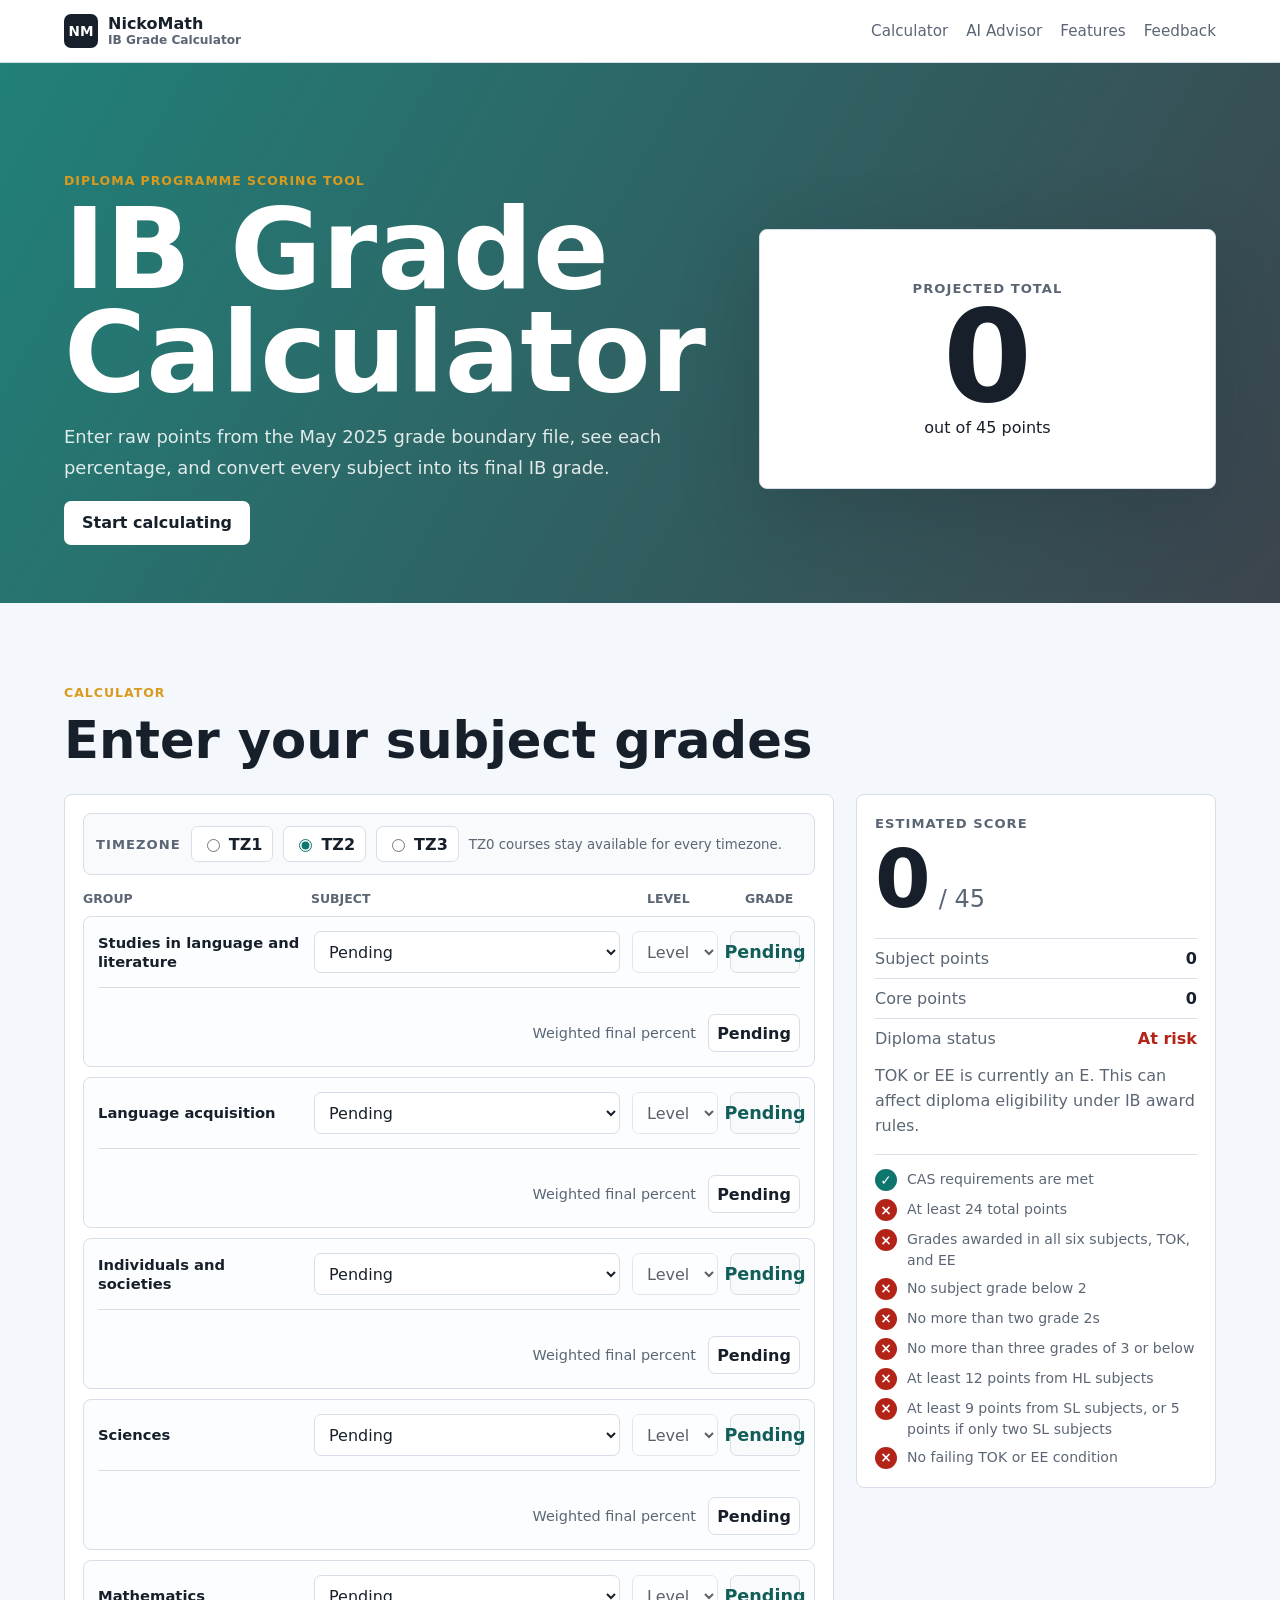
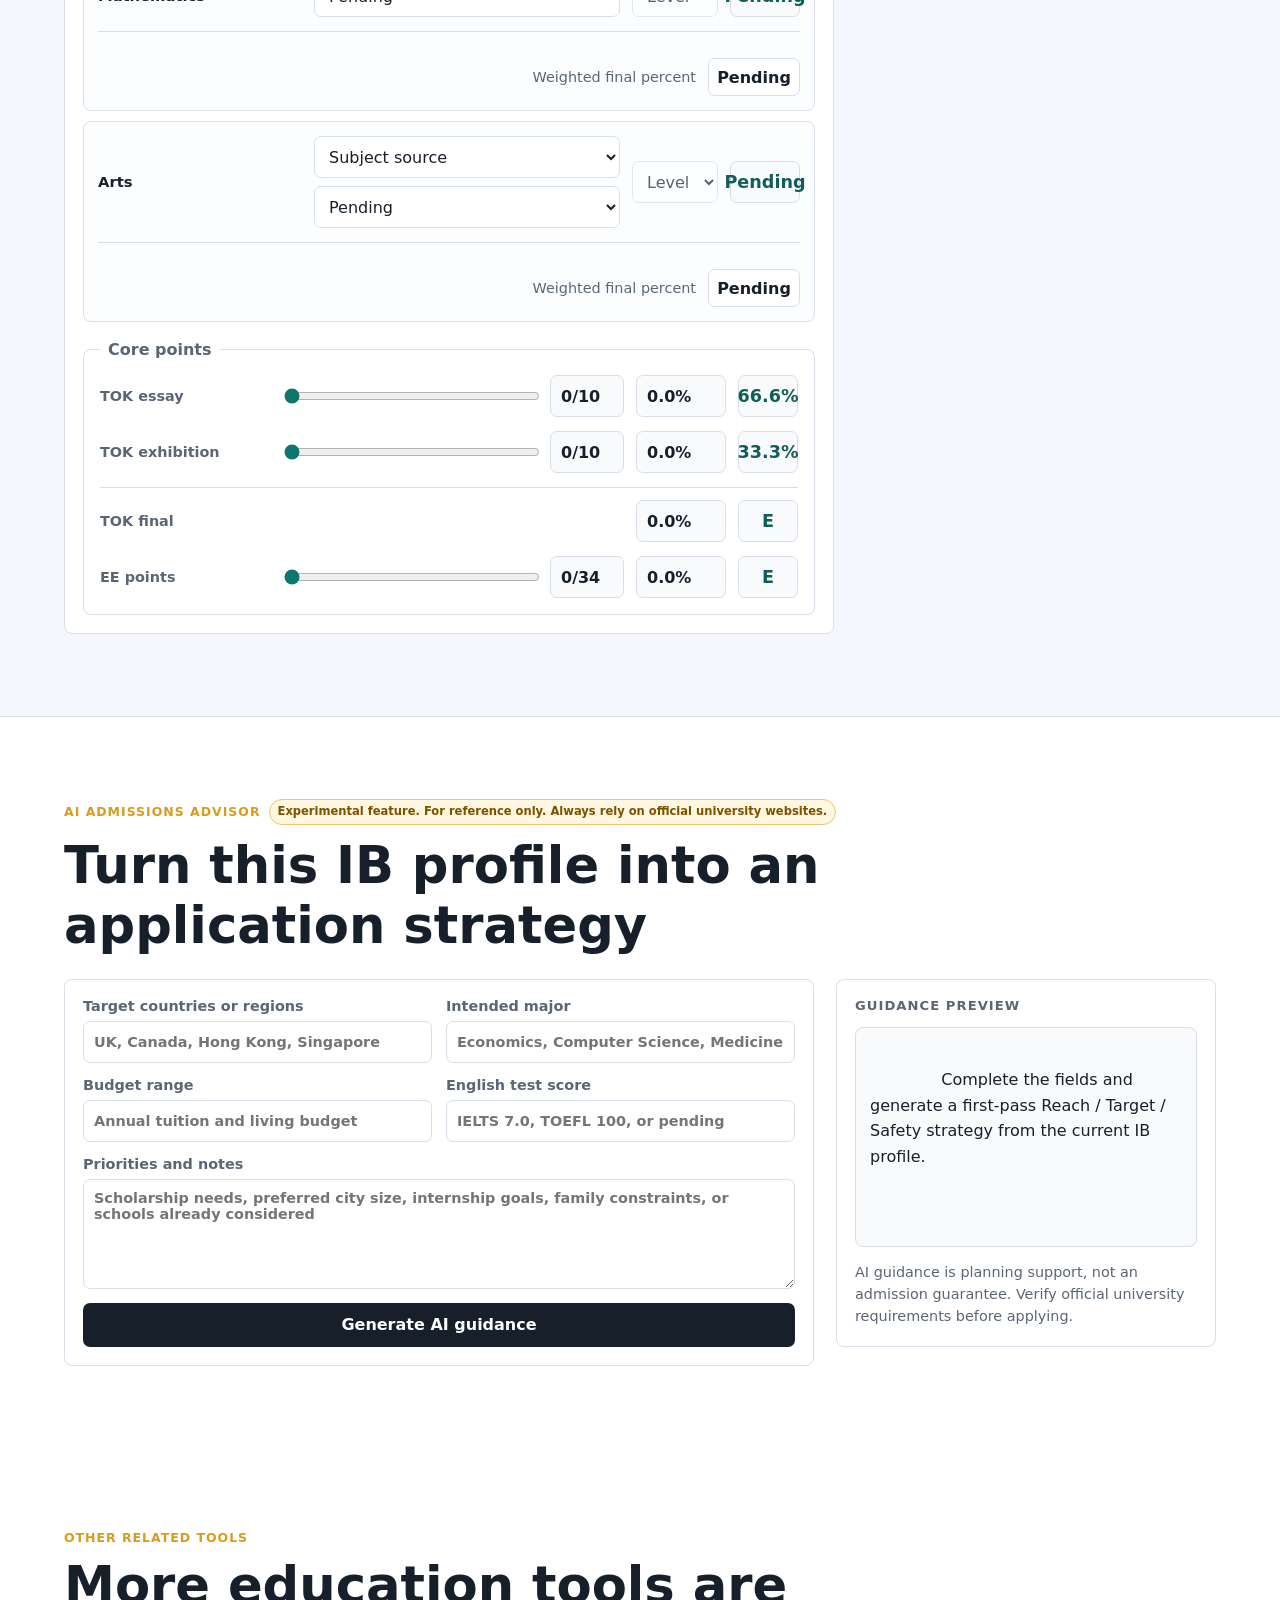
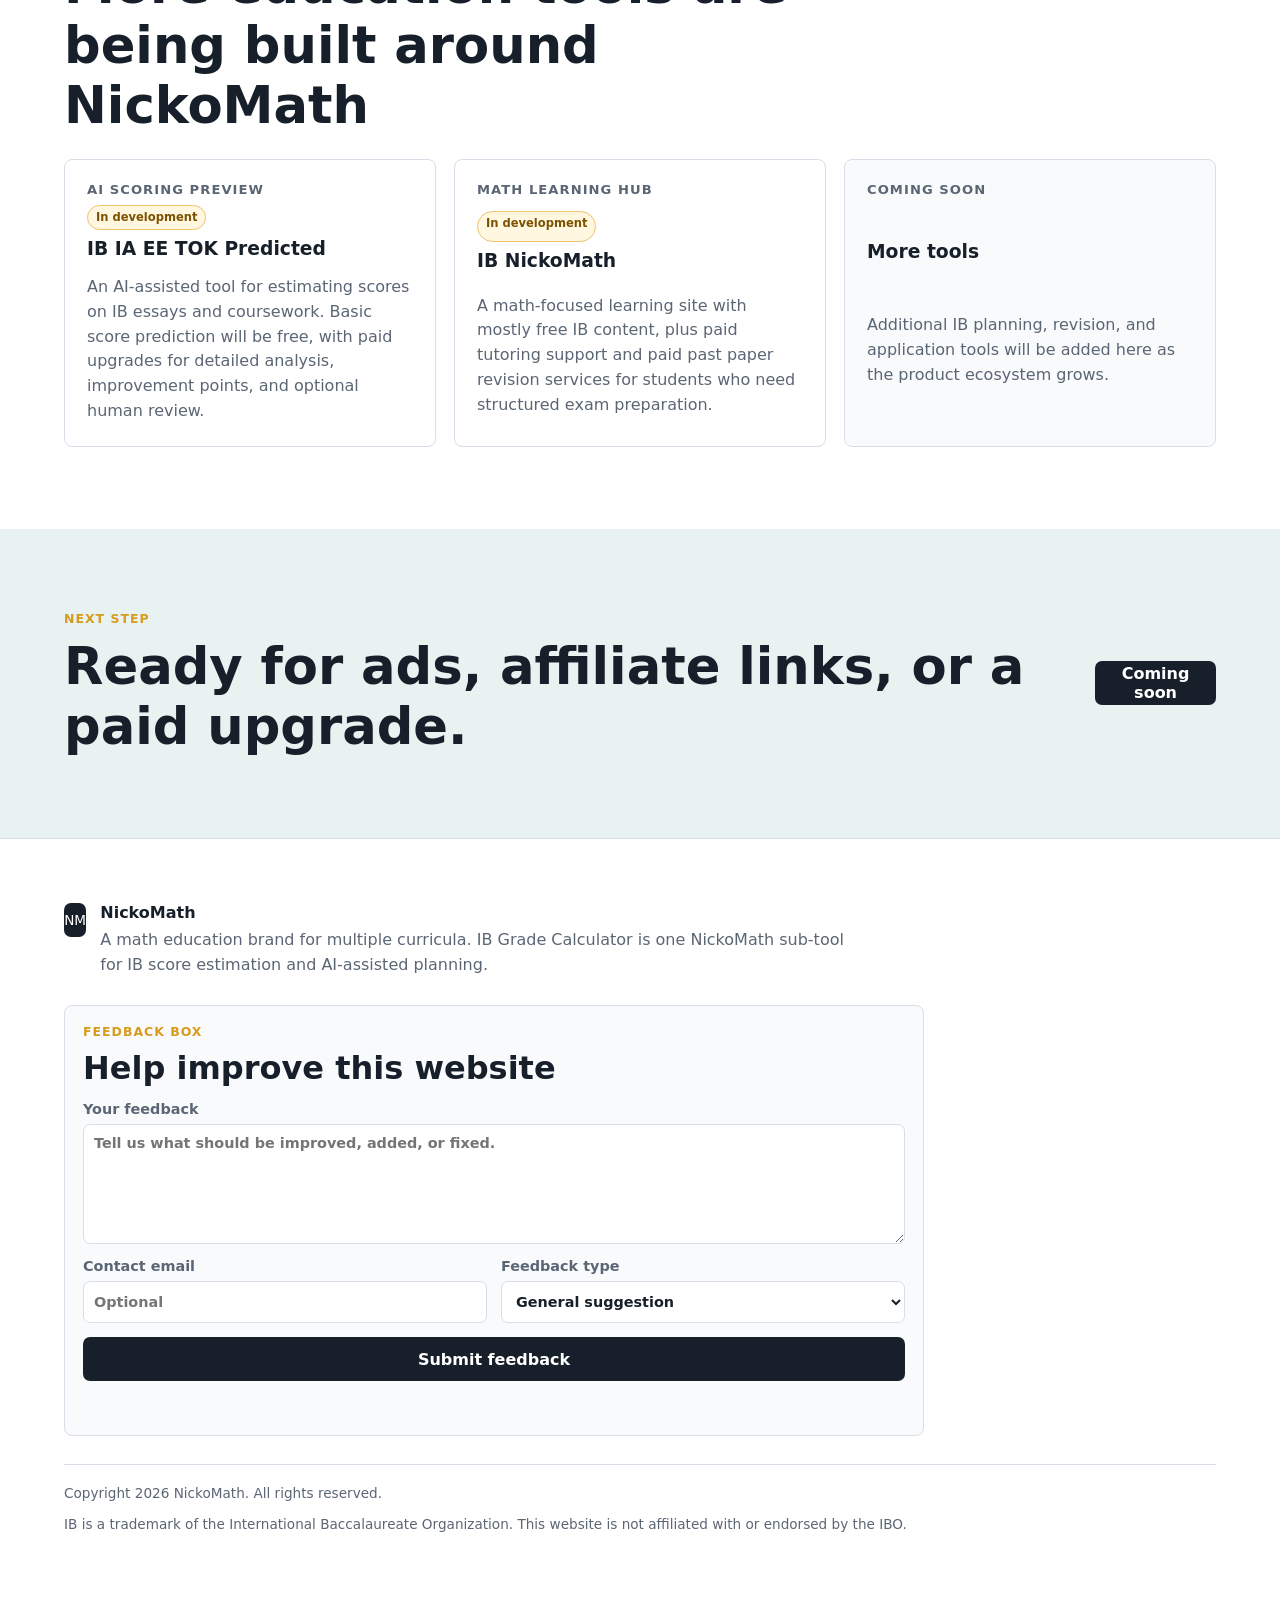
==== index.html @ e0e2d2ed "Use canonical www domain for search indexing" ====
<!doctype html>
<html lang="en">
  <head>
    <meta charset="UTF-8" />
    <meta name="viewport" content="width=device-width, initial-scale=1.0" />
    <meta
      name="description"
      content="Calculate your estimated IB Diploma score from subject components, TOK and EE. View weighted percentages, grades and diploma award requirements."
    />
    <meta name="robots" content="index, follow, max-image-preview:large, max-snippet:-1, max-video-preview:-1" />
    <meta name="theme-color" content="#111c2a" />
    <link rel="canonical" href="https://www.ibcalc.com/" />

    <meta property="og:type" content="website" />
    <meta property="og:site_name" content="NickoMath" />
    <meta property="og:title" content="IB Grade Calculator | NickoMath" />
    <meta
      property="og:description"
      content="Estimate IB subject grades, TOK and EE core points, and check the main Diploma award conditions."
    />
    <meta property="og:url" content="https://www.ibcalc.com/" />
    <meta property="og:locale" content="en_US" />
    <meta name="twitter:card" content="summary" />
    <meta name="twitter:title" content="IB Grade Calculator | NickoMath" />
    <meta
      name="twitter:description"
      content="Estimate IB subject grades, TOK and EE core points, and check the main Diploma award conditions."
    />

    <title>IB Grade Calculator - Calculate Your IB Score | NickoMath</title>
    <link rel="stylesheet" href="styles.css" />
    <script type="application/ld+json">
      {
        "@context": "https://schema.org",
        "@type": "WebApplication",
        "name": "IB Grade Calculator",
        "alternateName": "NickoMath IB Grade Calculator",
        "url": "https://www.ibcalc.com/",
        "description": "A browser-based calculator for estimating IB Diploma subject grades, TOK and EE core points, and checking the main Diploma award conditions.",
        "applicationCategory": "EducationalApplication",
        "operatingSystem": "Any",
        "browserRequirements": "Requires JavaScript and a modern web browser.",
        "isAccessibleForFree": true,
        "inLanguage": "en",
        "publisher": {
          "@type": "Organization",
          "name": "NickoMath",
          "url": "https://www.ibcalc.com/"
        }
      }
    </script>
  </head>
  <body>
    <header class="topbar">
      <a class="brand" href="#" aria-label="NickoMath home">
        <span class="brand-mark">NM</span>
        <span class="brand-text">
          <span>NickoMath</span>
          <small>IB Grade Calculator</small>
        </span>
      </a>
      <nav class="nav" aria-label="Primary navigation">
        <a href="#calculator">Calculator</a>
        <a href="#advisor">AI Advisor</a>
        <a href="#features">Features</a>
        <a href="#feedback">Feedback</a>
      </nav>
    </header>

    <main>
      <section class="hero">
        <div class="hero-copy">
          <p class="eyebrow">Diploma Programme scoring tool</p>
          <h1>IB Grade Calculator</h1>
          <p>
            Enter raw points from the May 2025 grade boundary file, see each
            percentage, and convert every subject into its final IB grade.
          </p>
          <a class="primary-action" href="#calculator">Start calculating</a>
        </div>
        <div class="hero-panel" aria-label="Score summary preview">
          <span class="panel-label">Projected total</span>
          <strong id="hero-score">42</strong>
          <span>out of 45 points</span>
        </div>
      </section>

      <section class="calculator-section" id="calculator">
        <div class="section-heading">
          <p class="eyebrow">Calculator</p>
          <h2>Enter your subject grades</h2>
        </div>

        <div class="calculator-layout">
          <form class="calculator" id="calculator-form">
            <div class="timezone-control" aria-label="Global timezone setting">
              <span>Timezone</span>
              <label>
                <input type="radio" name="global-timezone" value="1" />
                TZ1
              </label>
              <label>
                <input type="radio" name="global-timezone" value="2" checked />
                TZ2
              </label>
              <label>
                <input type="radio" name="global-timezone" value="3" />
                TZ3
              </label>
              <small>TZ0 courses stay available for every timezone.</small>
            </div>
            <div class="subjects-header">
              <span>Group</span>
              <span>Subject</span>
              <span>Level</span>
              <span>Grade</span>
            </div>
            <div id="subjects-list" class="subjects-list"></div>

            <fieldset class="core-points">
              <legend>Core points</legend>
              <div class="core-row tok-component-row">
                <label for="tok-essay-points">TOK essay</label>
                <input id="tok-essay-points" class="core-input tok-component-input" name="tok-essay" type="range" min="0" step="1" />
                <output id="tok-essay-output" class="core-output">0/10</output>
                <span id="tok-essay-percent" class="metric">0%</span>
                <strong id="tok-essay-letter">66.6%</strong>
              </div>
              <div class="core-row tok-component-row">
                <label for="tok-exhibition-points">TOK exhibition</label>
                <input id="tok-exhibition-points" class="core-input tok-component-input" name="tok-exhibition" type="range" min="0" step="1" />
                <output id="tok-exhibition-output" class="core-output">0/10</output>
                <span id="tok-exhibition-percent" class="metric">0%</span>
                <strong id="tok-exhibition-letter">33.3%</strong>
              </div>
              <div class="core-row core-summary-row">
                <label>TOK final</label>
                <span class="core-spacer"></span>
                <span id="tok-percent" class="metric">0%</span>
                <strong id="tok-letter">C</strong>
              </div>
              <div class="core-row">
                <label for="ee-points">EE points</label>
                <input id="ee-points" class="core-input" name="ee" type="range" min="0" step="1" />
                <output id="ee-output" class="core-output">0/34</output>
                <span id="ee-percent" class="metric">0%</span>
                <strong id="ee-letter">B</strong>
              </div>
            </fieldset>
          </form>

          <aside class="results" aria-live="polite">
            <span class="panel-label">Estimated score</span>
            <div class="score">
              <strong id="total-score">42</strong>
              <span>/ 45</span>
            </div>
            <dl>
              <div>
                <dt>Subject points</dt>
                <dd id="subject-points">40</dd>
              </div>
              <div>
                <dt>Core points</dt>
                <dd id="core-points">2</dd>
              </div>
              <div>
                <dt>Diploma status</dt>
                <dd id="diploma-status">On track</dd>
              </div>
            </dl>
            <p id="result-note">
              Boundaries are loaded from the provided May 2025 PDF. Final
              diploma award rules also include conditions beyond total points.
            </p>
            <div class="diploma-checklist" id="diploma-checklist" aria-label="IB Diploma award condition checklist"></div>
          </aside>
        </div>
      </section>

      <section class="advisor-band" id="advisor">
        <div class="section-heading">
          <p class="eyebrow advisor-eyebrow">
            <span>AI admissions advisor</span>
            <span class="advisor-beta-note">Experimental feature. For reference only. Always rely on official university websites.</span>
          </p>
          <h2>Turn this IB profile into an application strategy</h2>
        </div>

        <div class="advisor-layout">
          <form class="advisor-form" id="advisor-form">
            <label>
              Target countries or regions
              <input id="advisor-countries" name="countries" type="text" placeholder="UK, Canada, Hong Kong, Singapore" />
            </label>
            <label>
              Intended major
              <input id="advisor-major" name="major" type="text" placeholder="Economics, Computer Science, Medicine" />
            </label>
            <label>
              Budget range
              <input id="advisor-budget" name="budget" type="text" placeholder="Annual tuition and living budget" />
            </label>
            <label>
              English test score
              <input id="advisor-english" name="english" type="text" placeholder="IELTS 7.0, TOEFL 100, or pending" />
            </label>
            <label class="advisor-wide">
              Priorities and notes
              <textarea id="advisor-notes" name="notes" rows="4" placeholder="Scholarship needs, preferred city size, internship goals, family constraints, or schools already considered"></textarea>
            </label>
            <button class="secondary-action" type="submit">Generate AI guidance</button>
          </form>

          <aside class="advisor-result" aria-live="polite">
            <span class="panel-label">Guidance preview</span>
            <div id="advisor-output">
              Complete the fields and generate a first-pass Reach / Target / Safety strategy from the current IB profile.
            </div>
            <p class="advisor-disclaimer">
              AI guidance is planning support, not an admission guarantee. Verify official university requirements before applying.
            </p>
          </aside>
        </div>
      </section>

      <section class="feature-band" id="features">
        <div class="section-heading">
          <p class="eyebrow">Other related tools</p>
          <h2>More education tools are being built around NickoMath</h2>
        </div>
        <div class="feature-grid">
          <a class="tool-card is-disabled" href="#" data-disabled-link aria-disabled="true" aria-label="IB IA EE TOK Predicted is in development">
            <span class="panel-label">AI scoring preview</span>
            <span class="tool-status">In development</span>
            <h3>IB IA EE TOK Predicted</h3>
            <p>
              An AI-assisted tool for estimating scores on IB essays and coursework. Basic score prediction will be free, with paid upgrades for detailed analysis, improvement points, and optional human review.
            </p>
          </a>
          <a class="tool-card is-disabled" href="#" data-disabled-link aria-disabled="true" aria-label="IB NickoMath is in development">
            <span class="panel-label">Math learning hub</span>
            <span class="tool-status">In development</span>
            <h3>IB NickoMath</h3>
            <p>
              A math-focused learning site with mostly free IB content, plus paid tutoring support and paid past paper revision services for students who need structured exam preparation.
            </p>
          </a>
          <a class="tool-card coming-soon is-disabled" href="#" data-disabled-link aria-disabled="true" aria-label="Future education tools coming soon">
            <span class="panel-label">Coming soon</span>
            <h3>More tools</h3>
            <p>
              Additional IB planning, revision, and application tools will be added here as the product ecosystem grows.
            </p>
          </a>
        </div>
      </section>

      <section class="pricing-band" id="pricing">
        <div>
          <p class="eyebrow">Next step</p>
          <h2>Ready for ads, affiliate links, or a paid upgrade.</h2>
        </div>
        <button class="secondary-action" type="button">Coming soon</button>
      </section>
    </main>

    <footer class="site-footer">
      <div class="footer-brand">
        <span class="brand-mark">NM</span>
        <div>
          <strong>NickoMath</strong>
          <p>
            A math education brand for multiple curricula. IB Grade Calculator is one NickoMath sub-tool for IB score estimation and AI-assisted planning.
          </p>
        </div>
      </div>

      <form class="feedback-form" id="feedback-form">
        <div class="feedback-heading">
          <p class="eyebrow" id="feedback">Feedback box</p>
          <h2>Help improve this website</h2>
        </div>
        <label>
          Your feedback
          <textarea id="feedback-message" name="message" rows="4" required placeholder="Tell us what should be improved, added, or fixed."></textarea>
        </label>
        <div class="feedback-grid">
          <label>
            Contact email
            <input id="feedback-email" name="email" type="email" placeholder="Optional" />
          </label>
          <label>
            Feedback type
            <select id="feedback-type" name="type">
              <option value="General suggestion">General suggestion</option>
              <option value="Bug report">Bug report</option>
              <option value="Missing subject or boundary">Missing subject or boundary</option>
              <option value="AI advisor improvement">AI advisor improvement</option>
              <option value="Business partnership">Business partnership</option>
            </select>
          </label>
        </div>
        <button class="secondary-action" type="submit">Submit feedback</button>
        <p class="feedback-status" id="feedback-status" aria-live="polite"></p>
      </form>

      <div class="footer-legal">
        <span>Copyright 2026 NickoMath. All rights reserved.</span>
        <span>IB is a trademark of the International Baccalaureate Organization. This website is not affiliated with or endorsed by the IBO.</span>
      </div>
    </footer>

    <script src="grade-data.js"></script>
    <script src="app.js"></script>
  </body>
</html>
---- styles.css ----
:root {
  color-scheme: light;
  --ink: #17202a;
  --muted: #5b6675;
  --line: #d8dee8;
  --surface: #ffffff;
  --page: #f4f7fb;
  --accent: #0f766e;
  --accent-dark: #115e59;
  --gold: #d89b1d;
  --danger: #b42318;
  --radius: 8px;
  font-family:
    Inter, ui-sans-serif, system-ui, -apple-system, BlinkMacSystemFont, "Segoe UI",
    sans-serif;
}

* {
  box-sizing: border-box;
}

html {
  scroll-behavior: smooth;
}

body {
  margin: 0;
  background: var(--page);
  color: var(--ink);
}

a {
  color: inherit;
  text-decoration: none;
}

.topbar {
  position: sticky;
  top: 0;
  z-index: 10;
  display: flex;
  align-items: center;
  justify-content: space-between;
  gap: 24px;
  border-bottom: 1px solid var(--line);
  background: rgba(255, 255, 255, 0.94);
  padding: 14px clamp(18px, 5vw, 64px);
  backdrop-filter: blur(12px);
}

.brand {
  display: inline-flex;
  align-items: center;
  gap: 10px;
  font-weight: 750;
}

.brand-text {
  display: grid;
  gap: 2px;
  line-height: 1.1;
}

.brand-text small {
  color: var(--muted);
  font-size: 0.76rem;
  font-weight: 700;
}

.brand-mark {
  display: grid;
  width: 34px;
  height: 34px;
  place-items: center;
  border-radius: 7px;
  background: var(--ink);
  color: white;
  font-size: 0.85rem;
}

.nav {
  display: flex;
  gap: 18px;
  color: var(--muted);
  font-size: 0.95rem;
}

.nav a:hover {
  color: var(--ink);
}

main {
  overflow: hidden;
}

.hero {
  display: grid;
  min-height: 540px;
  grid-template-columns: minmax(0, 1.15fr) minmax(280px, 0.85fr);
  align-items: center;
  gap: clamp(28px, 6vw, 80px);
  padding: clamp(52px, 8vw, 96px) clamp(18px, 5vw, 64px) 44px;
  background:
    linear-gradient(120deg, rgba(15, 118, 110, 0.92), rgba(23, 32, 42, 0.83)),
    url("https://images.unsplash.com/photo-1497633762265-9d179a990aa6?auto=format&fit=crop&w=1800&q=80")
      center/cover;
  color: white;
}

.hero-copy {
  max-width: 720px;
}

.eyebrow {
  margin: 0 0 10px;
  color: var(--gold);
  font-size: 0.78rem;
  font-weight: 750;
  letter-spacing: 0.08em;
  text-transform: uppercase;
}

.hero h1,
.section-heading h2,
.pricing-band h2 {
  margin: 0;
  letter-spacing: 0;
}

.hero h1 {
  font-size: clamp(3.4rem, 9vw, 7rem);
  line-height: 0.92;
}

.hero p:not(.eyebrow) {
  max-width: 620px;
  color: rgba(255, 255, 255, 0.86);
  font-size: 1.12rem;
  line-height: 1.7;
}

.primary-action,
.secondary-action {
  display: inline-flex;
  min-height: 44px;
  align-items: center;
  justify-content: center;
  border: 0;
  border-radius: 7px;
  padding: 0 18px;
  font: inherit;
  font-weight: 720;
  cursor: pointer;
}

.primary-action {
  background: white;
  color: var(--ink);
}

.secondary-action {
  background: var(--ink);
  color: white;
}

.hero-panel,
.results,
.tool-card {
  border: 1px solid var(--line);
  border-radius: var(--radius);
  background: var(--surface);
}

.hero-panel {
  display: grid;
  min-height: 260px;
  align-content: center;
  justify-items: center;
  color: var(--ink);
  box-shadow: 0 24px 80px rgba(23, 32, 42, 0.22);
}

.hero-panel strong {
  font-size: clamp(5rem, 14vw, 8rem);
  line-height: 0.95;
}

.panel-label {
  color: var(--muted);
  font-size: 0.82rem;
  font-weight: 750;
  letter-spacing: 0.08em;
  text-transform: uppercase;
}

.calculator-section,
.advisor-band,
.feature-band,
.pricing-band {
  padding: clamp(44px, 7vw, 82px) clamp(18px, 5vw, 64px);
}

.section-heading {
  max-width: 780px;
  margin-bottom: 24px;
}

.section-heading h2,
.pricing-band h2 {
  font-size: clamp(2rem, 4vw, 3.2rem);
}

.calculator-layout {
  display: grid;
  grid-template-columns: minmax(620px, 1fr) minmax(280px, 360px);
  gap: 22px;
  align-items: start;
}

.calculator,
.results {
  min-width: 0;
  border: 1px solid var(--line);
  border-radius: var(--radius);
  background: white;
  padding: 18px;
}

.timezone-control {
  display: flex;
  flex-wrap: wrap;
  align-items: center;
  gap: 10px;
  margin-bottom: 16px;
  border: 1px solid var(--line);
  border-radius: var(--radius);
  background: #f8fafc;
  padding: 12px;
}

.timezone-control span {
  color: var(--muted);
  font-size: 0.82rem;
  font-weight: 750;
  letter-spacing: 0.08em;
  text-transform: uppercase;
}

.timezone-control label {
  display: inline-flex;
  min-height: 36px;
  align-items: center;
  gap: 6px;
  border: 1px solid var(--line);
  border-radius: 7px;
  background: white;
  padding: 0 10px;
  font-weight: 750;
  cursor: pointer;
}

.timezone-control input {
  width: auto;
  min-height: auto;
  accent-color: var(--accent);
}

.timezone-control small {
  color: var(--muted);
}

.subjects-header,
.subject-controls {
  display: grid;
  grid-template-columns: minmax(160px, 0.9fr) minmax(260px, 1.35fr) 86px 70px;
  gap: 12px;
  align-items: center;
}

.subjects-header {
  padding: 0 0 10px;
  color: var(--muted);
  font-size: 0.78rem;
  font-weight: 750;
  text-transform: uppercase;
}

.subjects-list {
  display: grid;
  gap: 10px;
}

.subject-row {
  display: grid;
  gap: 14px;
  border: 1px solid var(--line);
  border-radius: var(--radius);
  padding: 14px;
  background: #fbfdff;
}

input,
select {
  width: 100%;
  min-height: 42px;
  border: 1px solid var(--line);
  border-radius: 7px;
  background: white;
  color: var(--ink);
  font: inherit;
  padding: 0 10px;
}

.subject-select {
  min-width: 0;
  overflow: hidden;
  text-overflow: ellipsis;
}

.subject-picker {
  display: grid;
  gap: 8px;
  min-width: 0;
}

.group-label {
  color: var(--ink);
  font-size: 0.92rem;
  font-weight: 750;
  line-height: 1.3;
}

.components-list {
  display: grid;
  gap: 10px;
  border-top: 1px solid var(--line);
  padding-top: 12px;
}

.component-row {
  display: grid;
  grid-template-columns: minmax(170px, 0.9fr) minmax(180px, 1.35fr) 84px 76px;
  gap: 12px;
  align-items: center;
}

.component-row label {
  color: var(--muted);
  font-size: 0.84rem;
  font-weight: 750;
  text-transform: uppercase;
}

.component-input {
  min-height: 32px;
  border: 0;
  background: transparent;
  padding: 0;
  accent-color: var(--accent);
  cursor: pointer;
}

.component-weight,
.component-output {
  display: inline-grid;
  min-height: 38px;
  align-items: center;
  justify-content: center;
  border: 1px solid var(--line);
  border-radius: 7px;
  background: white;
  color: var(--ink);
  font-weight: 750;
}

.component-weight {
  background: #eef7f5;
  color: var(--accent-dark);
}

.final-row {
  display: flex;
  align-items: center;
  justify-content: flex-end;
  gap: 12px;
  color: var(--muted);
  font-size: 0.9rem;
}

.final-row strong {
  display: inline-grid;
  min-width: 92px;
  min-height: 38px;
  align-items: center;
  justify-content: center;
  border: 1px solid var(--line);
  border-radius: 7px;
  background: white;
  color: var(--ink);
  font-size: 1rem;
}

input:focus,
select:focus {
  border-color: var(--accent);
  outline: 3px solid rgba(15, 118, 110, 0.18);
}

.core-points {
  display: grid;
  grid-template-columns: 1fr;
  gap: 14px;
  margin: 18px 0 0;
  border: 1px solid var(--line);
  border-radius: var(--radius);
  padding: 16px;
}

.core-points legend {
  padding: 0 8px;
  color: var(--muted);
  font-weight: 750;
}

.core-row {
  display: grid;
  grid-template-columns: minmax(120px, 0.8fr) minmax(160px, 1.2fr) 74px 90px 60px;
  gap: 12px;
  align-items: center;
}

.core-row label {
  color: var(--muted);
  font-size: 0.9rem;
  font-weight: 650;
}

.core-input {
  min-height: 32px;
  border: 0;
  background: transparent;
  padding: 0;
  accent-color: var(--accent);
  cursor: pointer;
}

.core-summary-row {
  grid-template-columns: minmax(120px, 0.8fr) minmax(160px, 1.2fr) 90px 60px;
  border-top: 1px solid var(--line);
  padding-top: 12px;
}

.core-spacer {
  min-height: 1px;
}

.metric,
.core-output,
.grade-output,
.core-row strong {
  display: inline-grid;
  min-height: 42px;
  align-items: center;
  border: 1px solid var(--line);
  border-radius: 7px;
  background: #f8fafc;
  padding: 0 10px;
  font-weight: 750;
}

.grade-output,
.core-row strong {
  justify-content: center;
  color: var(--accent-dark);
  font-size: 1.1rem;
}

.results {
  position: sticky;
  top: 82px;
}

.score {
  display: flex;
  align-items: baseline;
  gap: 8px;
  margin: 8px 0 18px;
}

.score strong {
  font-size: 5rem;
  line-height: 1;
}

.score span {
  color: var(--muted);
  font-size: 1.5rem;
}

dl {
  display: grid;
  gap: 10px;
  margin: 0;
}

dl div {
  display: flex;
  justify-content: space-between;
  gap: 16px;
  border-top: 1px solid var(--line);
  padding-top: 10px;
}

dt {
  color: var(--muted);
}

dd {
  margin: 0;
  font-weight: 750;
}

#result-note {
  color: var(--muted);
  line-height: 1.55;
}

.diploma-checklist {
  display: grid;
  gap: 8px;
  margin-top: 14px;
  border-top: 1px solid var(--line);
  padding-top: 14px;
}

.diploma-condition {
  display: grid;
  grid-template-columns: 24px minmax(0, 1fr);
  gap: 8px;
  align-items: start;
  color: var(--muted);
  font-size: 0.88rem;
  line-height: 1.45;
}

.condition-icon {
  display: inline-grid;
  width: 22px;
  height: 22px;
  place-items: center;
  border-radius: 999px;
  color: white;
  font-size: 0.86rem;
  font-weight: 850;
  line-height: 1;
}

.diploma-condition.is-met .condition-icon {
  background: var(--accent);
}

.diploma-condition.is-unmet .condition-icon {
  background: var(--danger);
}

.feature-band {
  background: white;
}

.advisor-band {
  background: #ffffff;
  border-top: 1px solid var(--line);
}

.advisor-eyebrow {
  display: flex;
  flex-wrap: wrap;
  align-items: center;
  gap: 8px;
}

.advisor-beta-note {
  border: 1px solid #f0c36a;
  border-radius: 999px;
  background: #fff7df;
  color: #7c5200;
  padding: 4px 8px;
  font-size: 0.72rem;
  font-weight: 750;
  letter-spacing: 0;
  line-height: 1.35;
  text-transform: none;
}

.advisor-layout {
  display: grid;
  grid-template-columns: minmax(0, 1fr) minmax(280px, 380px);
  gap: 22px;
  align-items: start;
}

.advisor-form,
.advisor-result {
  min-width: 0;
  border: 1px solid var(--line);
  border-radius: var(--radius);
  background: white;
  padding: 18px;
}

.advisor-form {
  display: grid;
  grid-template-columns: repeat(2, minmax(0, 1fr));
  gap: 14px;
}

.advisor-form label {
  display: grid;
  gap: 7px;
  color: var(--muted);
  font-size: 0.9rem;
  font-weight: 650;
}

.advisor-form textarea {
  width: 100%;
  min-height: 110px;
  resize: vertical;
  border: 1px solid var(--line);
  border-radius: 7px;
  color: var(--ink);
  font: inherit;
  padding: 10px;
}

.advisor-wide,
.advisor-form button {
  grid-column: 1 / -1;
}

.advisor-result {
  display: grid;
  gap: 14px;
}

#advisor-output {
  min-height: 220px;
  border: 1px solid var(--line);
  border-radius: var(--radius);
  background: #f8fafc;
  padding: 14px;
  color: var(--ink);
  line-height: 1.6;
  white-space: pre-wrap;
}

.advisor-disclaimer {
  margin: 0;
  color: var(--muted);
  font-size: 0.9rem;
  line-height: 1.55;
}

.feature-grid {
  display: grid;
  grid-template-columns: repeat(3, minmax(0, 1fr));
  gap: 18px;
}

.tool-card {
  display: grid;
  gap: 8px;
  position: relative;
  padding: 22px;
  transition:
    border-color 160ms ease,
    box-shadow 160ms ease,
    transform 160ms ease;
}

.tool-card:hover {
  border-color: rgba(15, 118, 110, 0.45);
  box-shadow: 0 12px 30px rgba(23, 32, 42, 0.1);
  transform: translateY(-2px);
}

.tool-card.is-disabled {
  cursor: default;
}

.tool-status {
  justify-self: start;
  border: 1px solid #f0c36a;
  border-radius: 999px;
  background: #fff7df;
  color: #7c5200;
  padding: 4px 8px;
  font-size: 0.72rem;
  font-weight: 750;
  line-height: 1.35;
}

.feature-grid h3 {
  margin: 0 0 8px;
}

.feature-grid p {
  margin: 0;
  color: var(--muted);
  line-height: 1.55;
}

.coming-soon {
  background: #f8fafc;
}

.pricing-band {
  display: flex;
  align-items: center;
  justify-content: space-between;
  gap: 22px;
  background: #e8f3f1;
}

.site-footer {
  display: grid;
  gap: 28px;
  border-top: 1px solid var(--line);
  background: #ffffff;
  padding: clamp(34px, 6vw, 64px) clamp(18px, 5vw, 64px);
}

.footer-brand {
  display: flex;
  align-items: flex-start;
  gap: 14px;
  max-width: 780px;
}

.footer-brand strong {
  display: block;
  margin-bottom: 6px;
}

.footer-brand p {
  margin: 0;
  color: var(--muted);
  line-height: 1.55;
}

.feedback-form {
  display: grid;
  max-width: 860px;
  gap: 14px;
  border: 1px solid var(--line);
  border-radius: var(--radius);
  background: #f8fafc;
  padding: 18px;
}

.feedback-heading h2 {
  margin: 0;
  font-size: clamp(1.45rem, 3vw, 2rem);
}

.feedback-form label {
  display: grid;
  gap: 7px;
  color: var(--muted);
  font-size: 0.9rem;
  font-weight: 650;
}

.feedback-form textarea {
  width: 100%;
  min-height: 120px;
  resize: vertical;
  border: 1px solid var(--line);
  border-radius: 7px;
  color: var(--ink);
  font: inherit;
  padding: 10px;
}

.feedback-grid {
  display: grid;
  grid-template-columns: repeat(2, minmax(0, 1fr));
  gap: 14px;
}

.feedback-status {
  min-height: 22px;
  margin: 0;
  color: var(--accent-dark);
  font-size: 0.9rem;
  line-height: 1.5;
}

.footer-legal {
  display: flex;
  flex-wrap: wrap;
  gap: 10px 18px;
  border-top: 1px solid var(--line);
  padding-top: 18px;
  color: var(--muted);
  font-size: 0.85rem;
  line-height: 1.5;
}

@media (max-width: 1120px) {
  .calculator-layout,
  .advisor-layout {
    grid-template-columns: 1fr;
  }

  .results {
    position: static;
  }
}

@media (max-width: 860px) {
  .topbar,
  .pricing-band {
    align-items: flex-start;
    flex-direction: column;
  }

  .hero,
  .feature-grid,
  .advisor-form,
  .feedback-grid {
    grid-template-columns: 1fr;
  }

  .hero {
    min-height: auto;
  }

  .subjects-header,
  .subject-controls {
    grid-template-columns: minmax(150px, 0.8fr) minmax(220px, 1.2fr) 76px 58px;
    gap: 10px;
  }

  .component-row {
    grid-template-columns: minmax(145px, 0.9fr) minmax(130px, 1.2fr) 76px 70px;
    gap: 10px;
  }

  .core-row {
    grid-template-columns: minmax(110px, 0.8fr) minmax(130px, 1.2fr) 72px 82px 58px;
    gap: 10px;
  }

  .core-summary-row {
    grid-template-columns: minmax(110px, 0.8fr) minmax(130px, 1.2fr) 82px 58px;
  }
}

@media (max-width: 700px) {
  .nav {
    width: 100%;
    justify-content: space-between;
  }

  .subjects-header {
    display: none;
  }

  .subject-controls,
  .subject-row,
  .component-row {
    grid-template-columns: 1fr;
  }

  .component-row {
    gap: 8px;
  }

  .component-row label {
    margin-top: 2px;
  }

  .final-row {
    align-items: stretch;
    flex-direction: column;
  }

  .core-points {
    grid-template-columns: 1fr;
  }

  .core-row {
    grid-template-columns: 1fr;
  }

  .core-summary-row {
    grid-template-columns: 1fr;
  }

  .hero h1 {
    font-size: 3.4rem;
  }
}
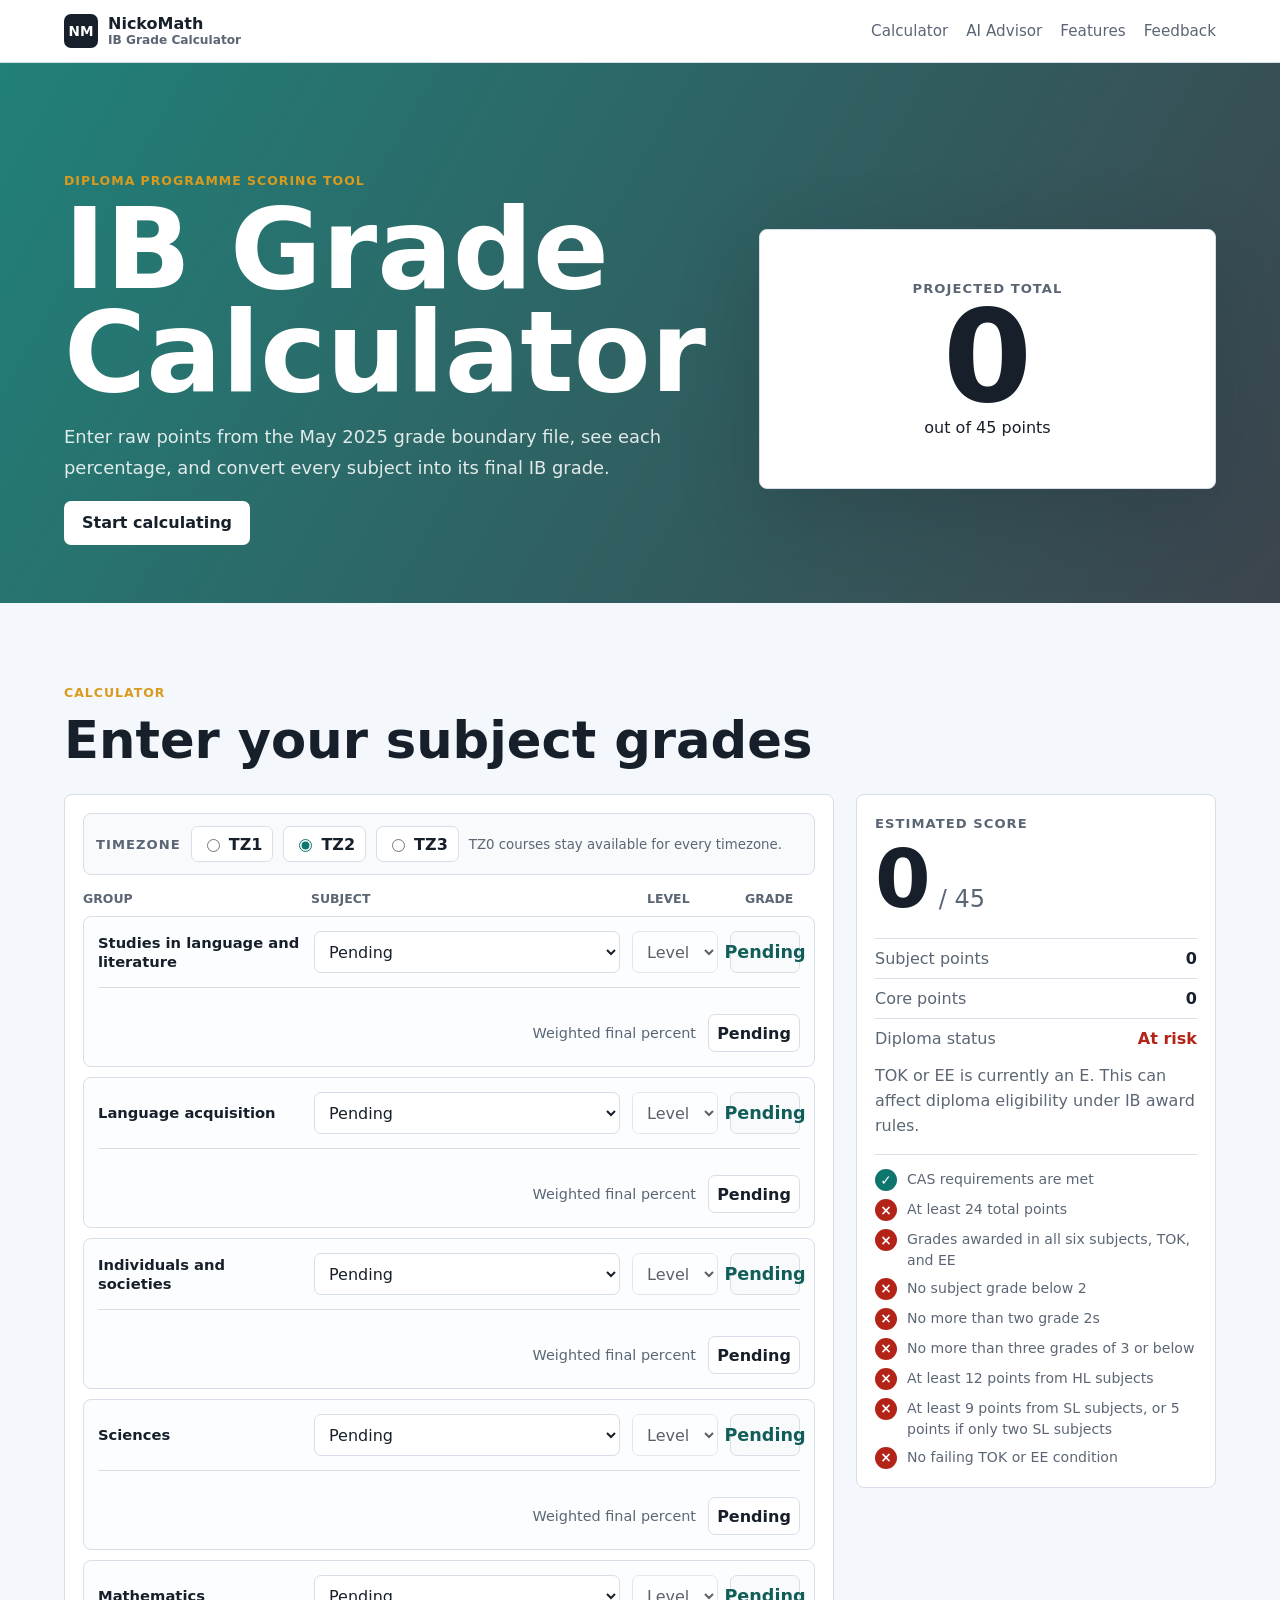
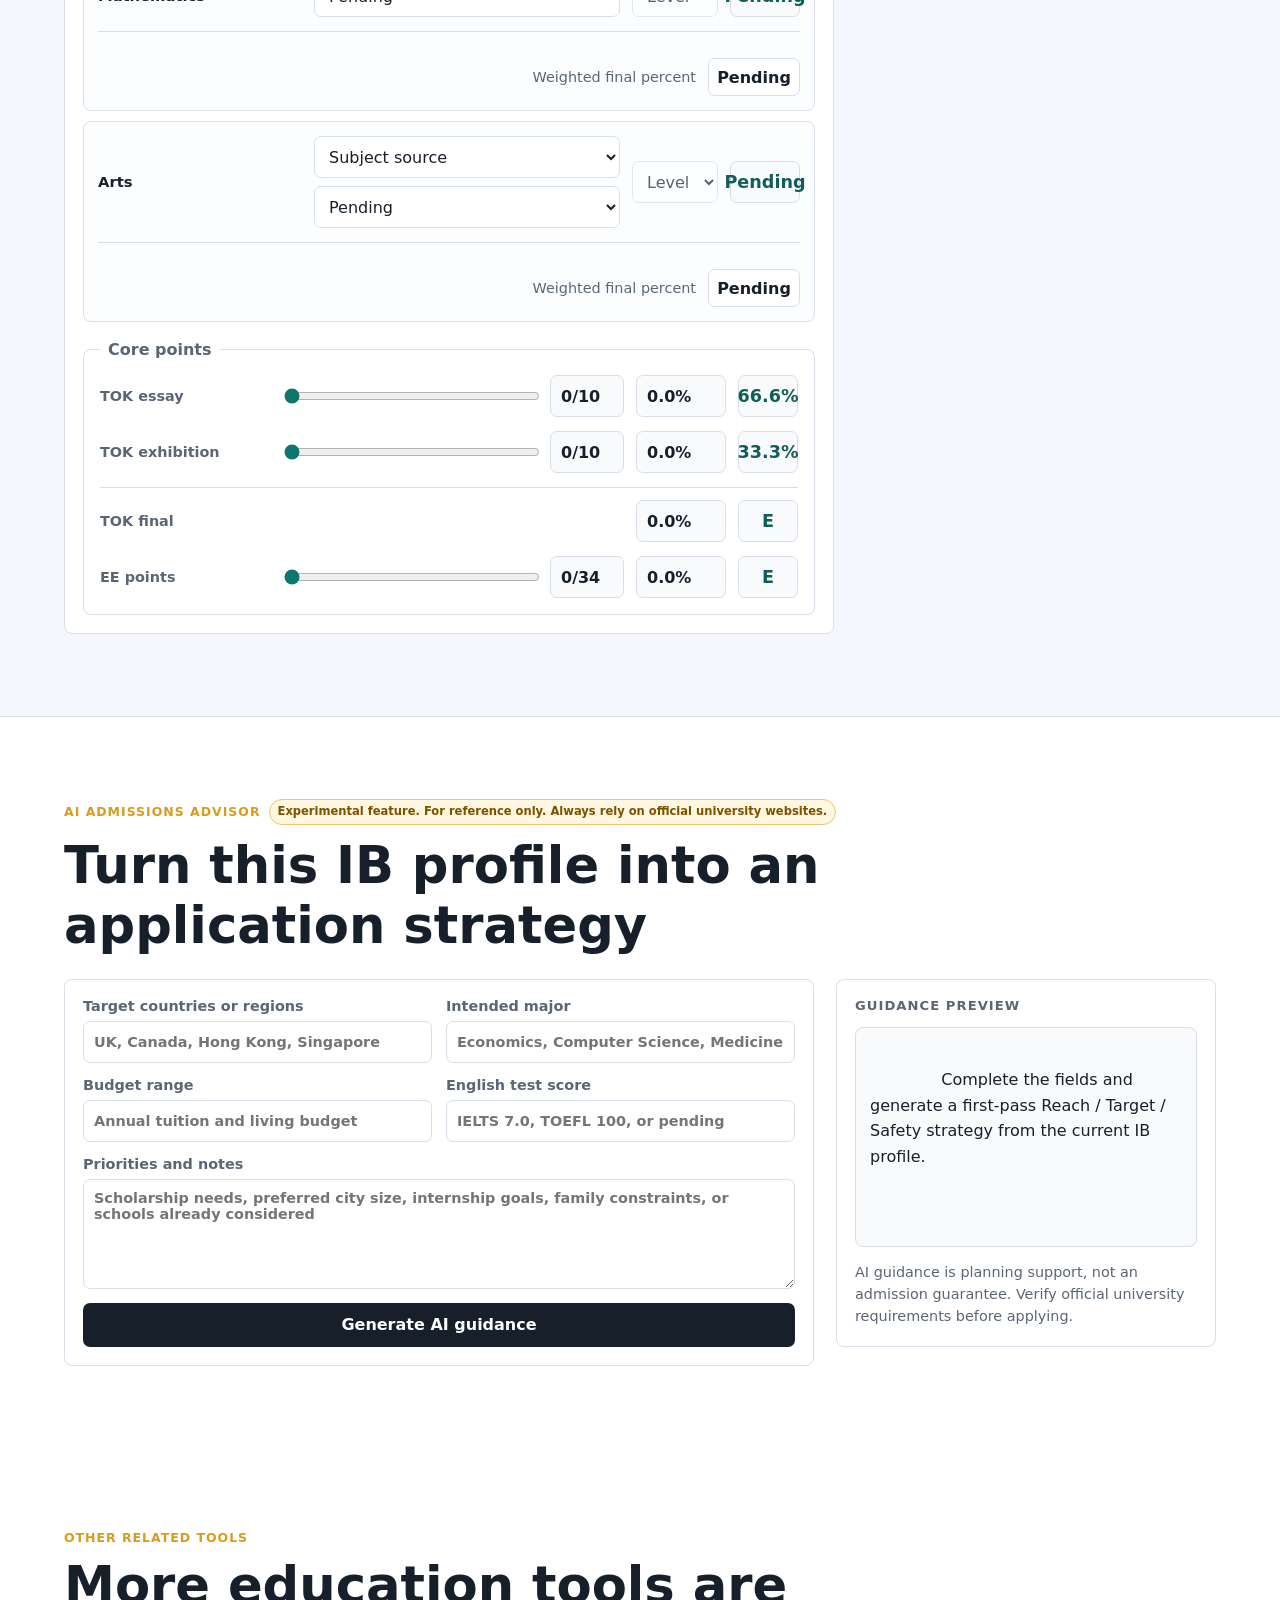
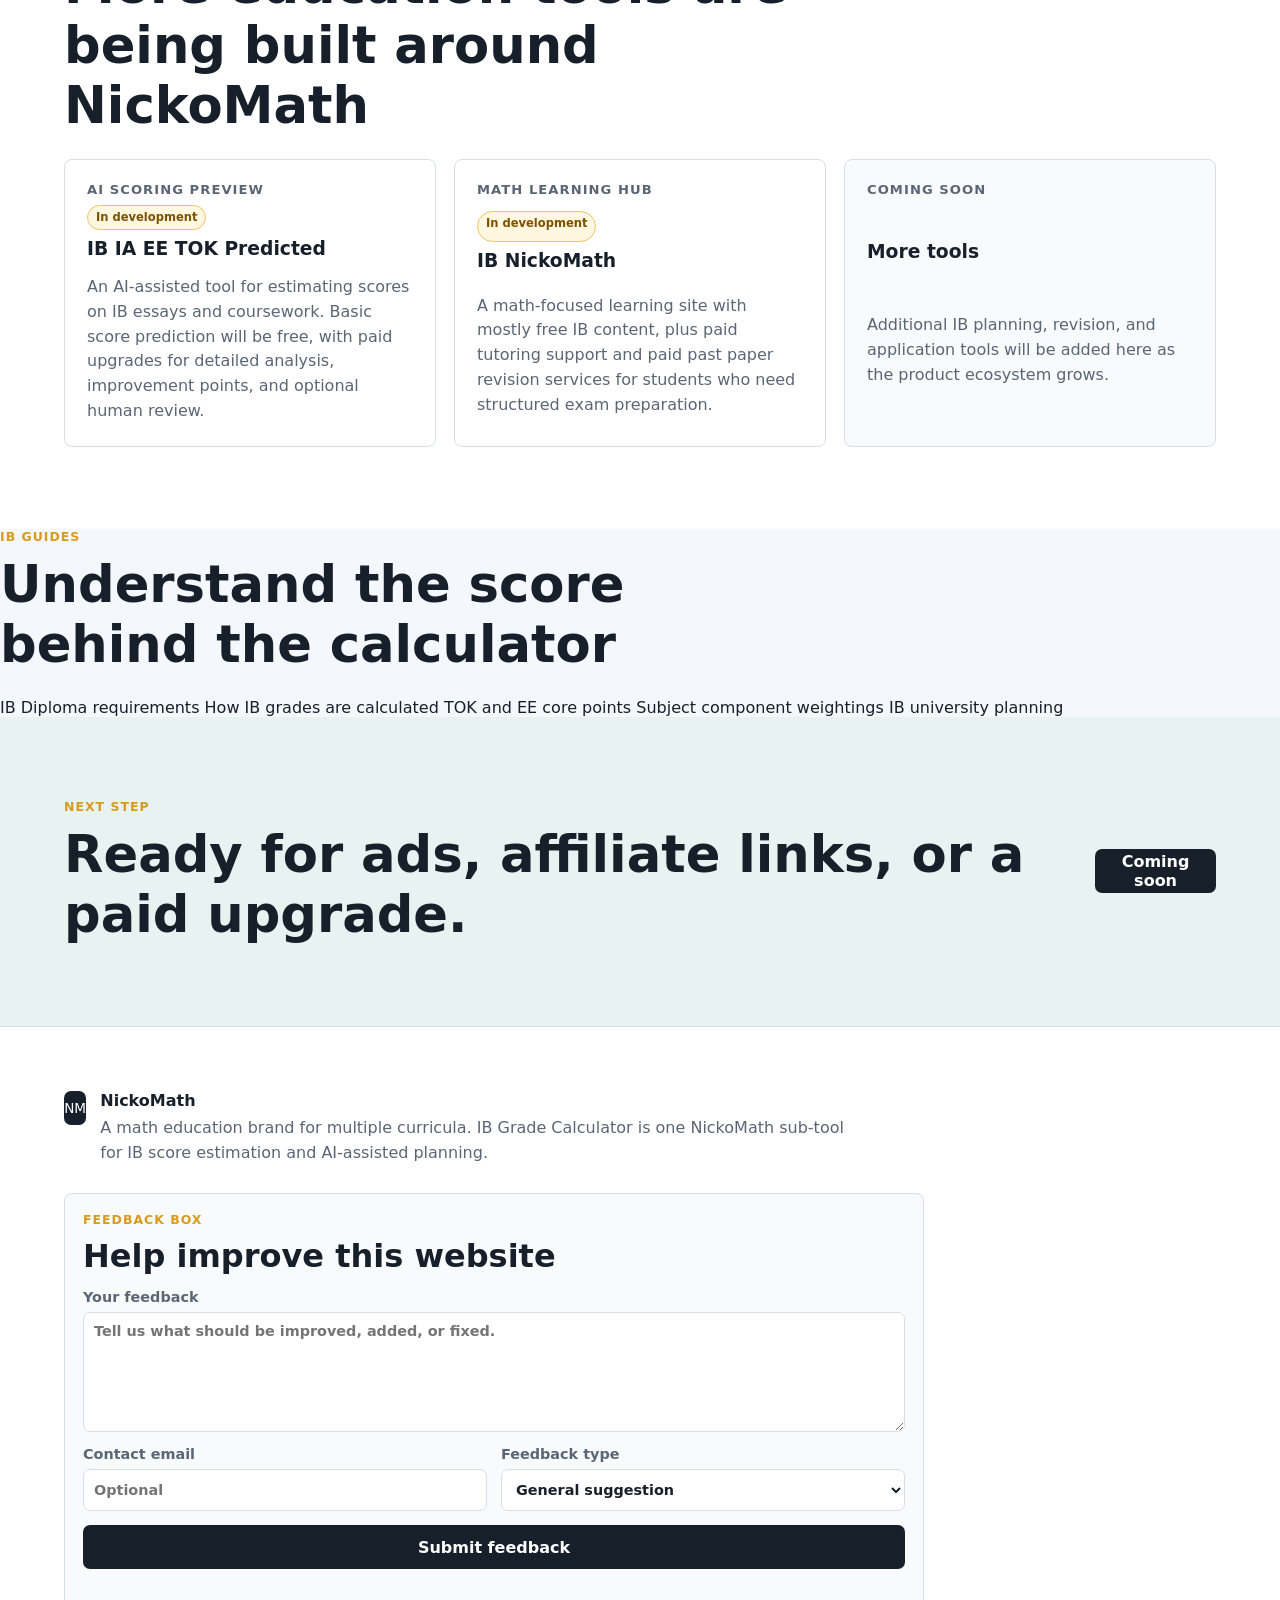
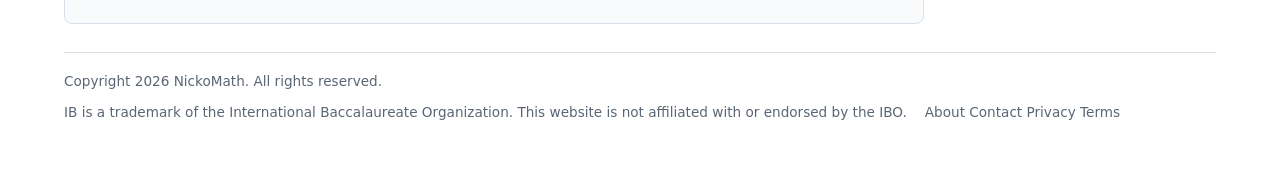
==== commit 20e9b3c7: "Add legal pages and IB educational guides" ====
--- a/index.html
+++ b/index.html
@@ -5,18 +5,20 @@
     <meta name="viewport" content="width=device-width, initial-scale=1.0" />
     <meta
       name="description"
-      content="Calculate your estimated IB Diploma score from subject components, TOK and EE. View weighted percentages, grades and diploma award requirements."
+      content="A completely free IB Grade Calculator with weighted subject scoring, TOK and EE points, diploma checks, and an experimental AI university planning assistant."
     />
     <meta name="robots" content="index, follow, max-image-preview:large, max-snippet:-1, max-video-preview:-1" />
     <meta name="theme-color" content="#111c2a" />
     <link rel="canonical" href="https://www.ibcalc.com/" />
+    <link rel="icon" href="/favicon.svg" type="image/svg+xml" sizes="any" />
+    <link rel="shortcut icon" href="/favicon.svg" />
 
     <meta property="og:type" content="website" />
     <meta property="og:site_name" content="NickoMath" />
     <meta property="og:title" content="IB Grade Calculator | NickoMath" />
     <meta
       property="og:description"
-      content="Estimate IB subject grades, TOK and EE core points, and check the main Diploma award conditions."
+      content="A completely free IB Grade Calculator with weighted subject scoring, TOK and EE points, diploma checks, and an experimental AI university planning assistant."
     />
     <meta property="og:url" content="https://www.ibcalc.com/" />
     <meta property="og:locale" content="en_US" />
@@ -24,7 +26,7 @@
     <meta name="twitter:title" content="IB Grade Calculator | NickoMath" />
     <meta
       name="twitter:description"
-      content="Estimate IB subject grades, TOK and EE core points, and check the main Diploma award conditions."
+      content="A completely free IB Grade Calculator with weighted subject scoring, TOK and EE points, diploma checks, and an experimental AI university planning assistant."
     />
 
     <title>IB Grade Calculator - Calculate Your IB Score | NickoMath</title>
@@ -256,6 +258,20 @@
         </div>
       </section>
 
+      <section class="resources-band" aria-labelledby="resources-title">
+        <div class="section-heading">
+          <p class="eyebrow">IB guides</p>
+          <h2 id="resources-title">Understand the score behind the calculator</h2>
+        </div>
+        <div class="resource-links">
+          <a href="/guides/ib-diploma-requirements.html">IB Diploma requirements</a>
+          <a href="/guides/how-ib-grades-are-calculated.html">How IB grades are calculated</a>
+          <a href="/guides/tok-ee-core-points.html">TOK and EE core points</a>
+          <a href="/guides/subject-component-weightings.html">Subject component weightings</a>
+          <a href="/guides/ib-university-application-guide.html">IB university planning</a>
+        </div>
+      </section>
+
       <section class="pricing-band" id="pricing">
         <div>
           <p class="eyebrow">Next step</p>
@@ -308,6 +324,12 @@
       <div class="footer-legal">
         <span>Copyright 2026 NickoMath. All rights reserved.</span>
         <span>IB is a trademark of the International Baccalaureate Organization. This website is not affiliated with or endorsed by the IBO.</span>
+        <nav class="legal-links" aria-label="Legal and company information">
+          <a href="/about.html">About</a>
+          <a href="/contact.html">Contact</a>
+          <a href="/privacy.html">Privacy</a>
+          <a href="/terms.html">Terms</a>
+        </nav>
       </div>
     </footer>
 
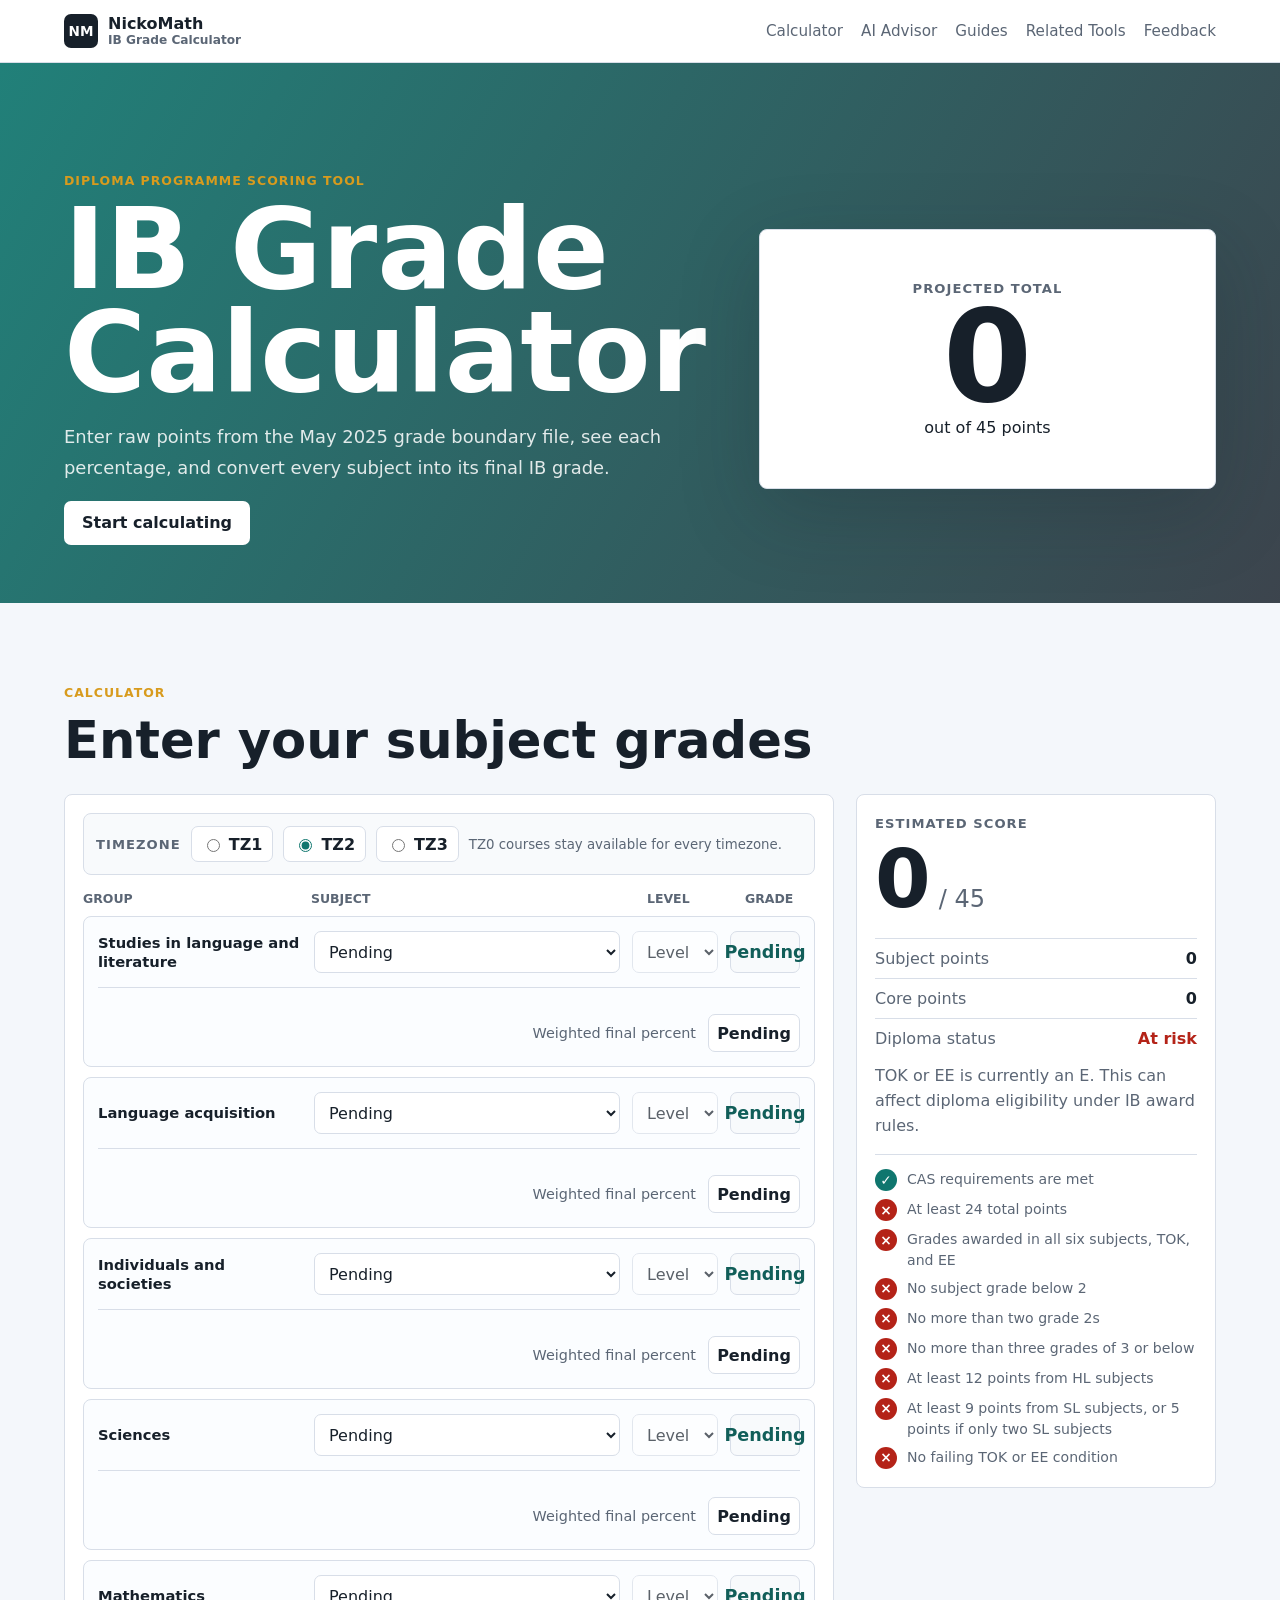
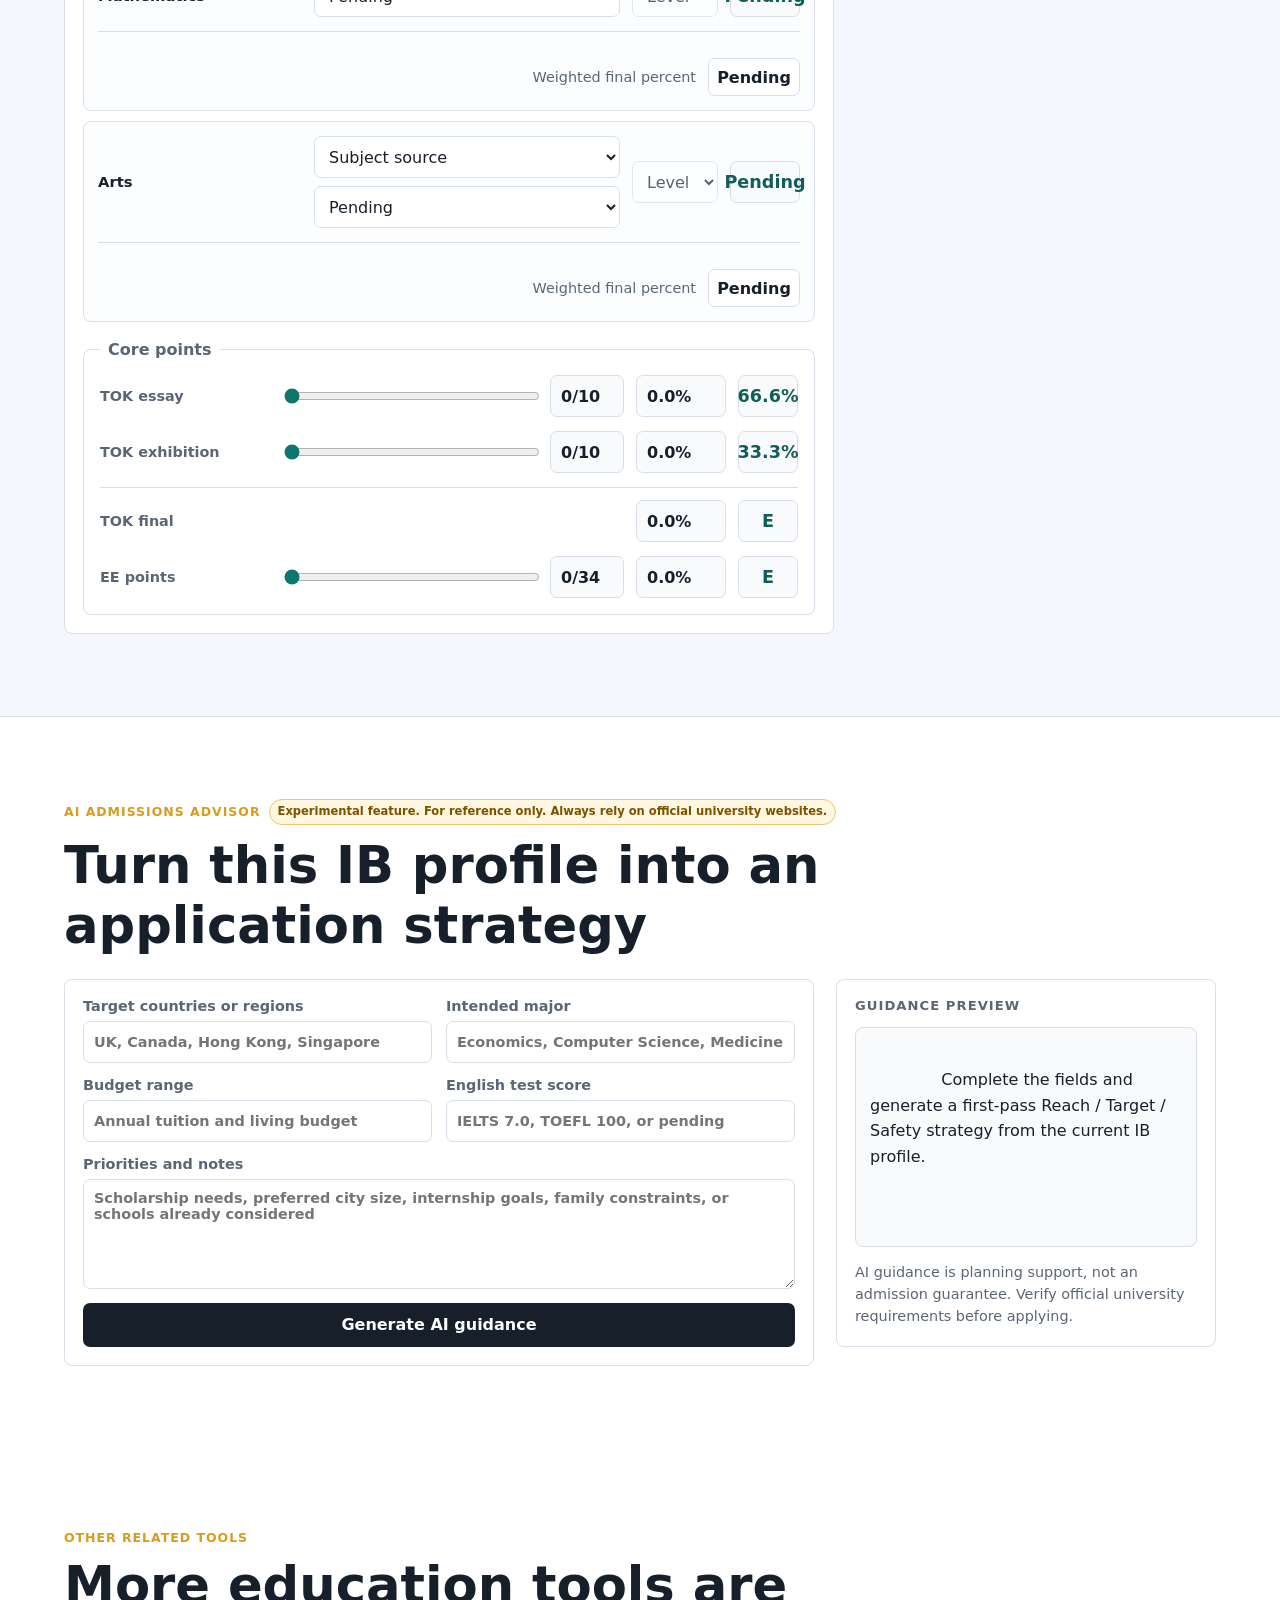
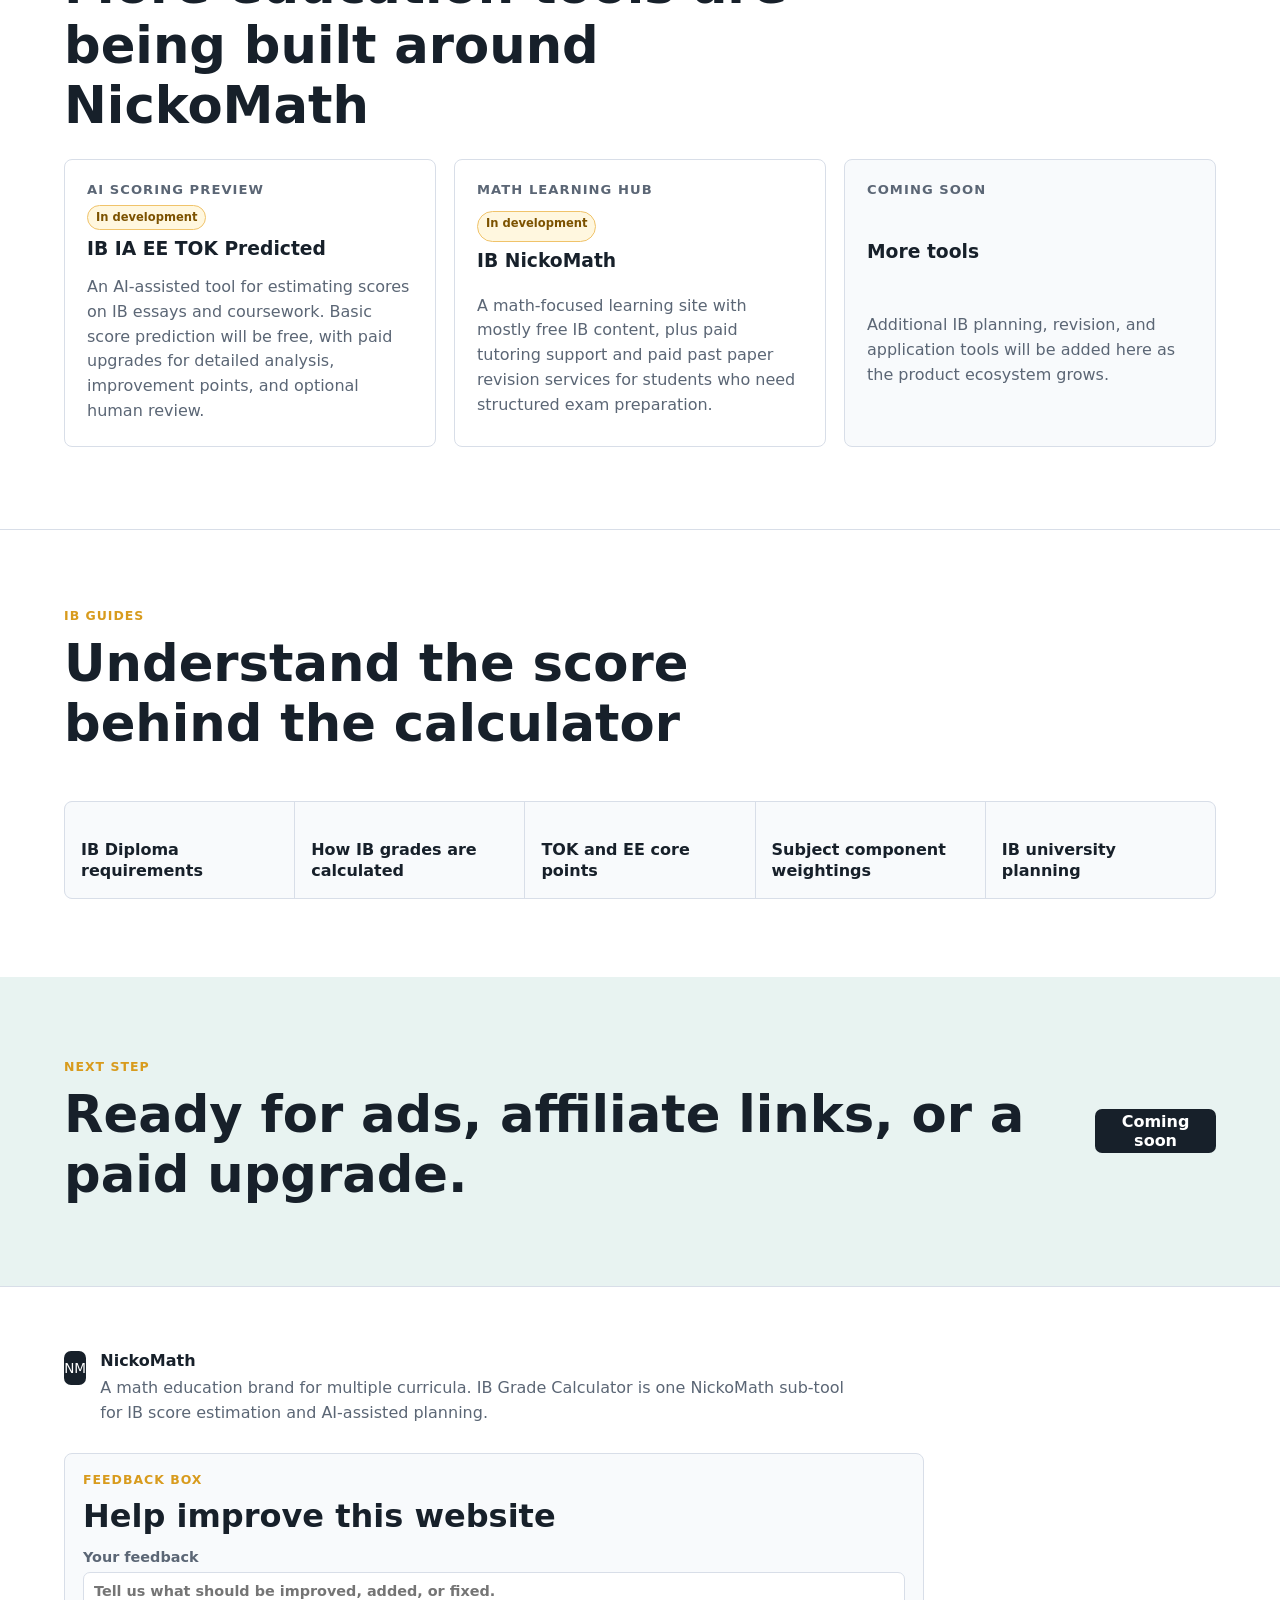
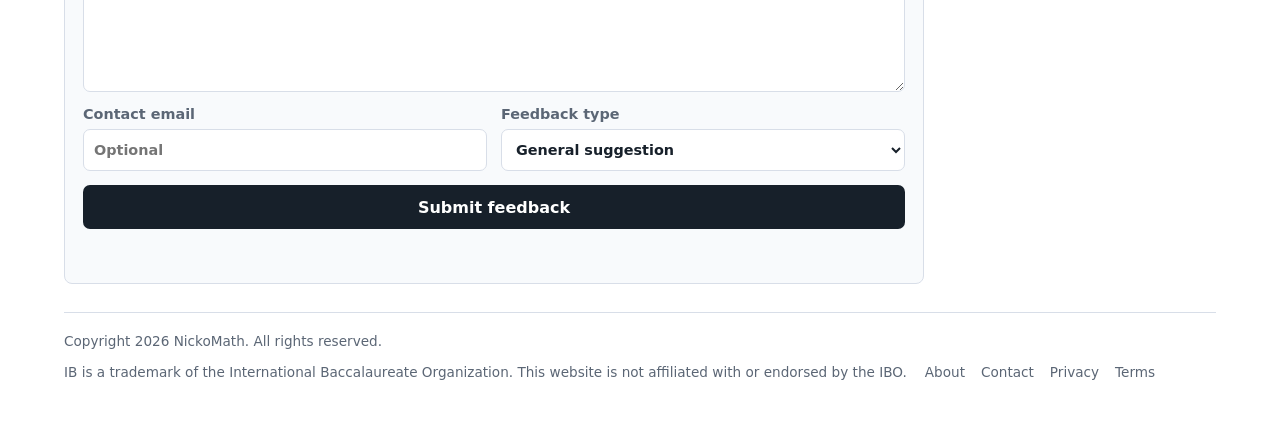
==== commit e94cbb67: "Expand primary navigation to five sections" ====
--- a/index.html
+++ b/index.html
@@ -64,7 +64,8 @@
       <nav class="nav" aria-label="Primary navigation">
         <a href="#calculator">Calculator</a>
         <a href="#advisor">AI Advisor</a>
-        <a href="#features">Features</a>
+        <a href="#guides">Guides</a>
+        <a href="#features">Related Tools</a>
         <a href="#feedback">Feedback</a>
       </nav>
     </header>
@@ -258,7 +259,7 @@
         </div>
       </section>
 
-      <section class="resources-band" aria-labelledby="resources-title">
+      <section class="resources-band" id="guides" aria-labelledby="resources-title">
         <div class="section-heading">
           <p class="eyebrow">IB guides</p>
           <h2 id="resources-title">Understand the score behind the calculator</h2>
--- a/styles.css
+++ b/styles.css
@@ -807,6 +807,54 @@
   line-height: 1.5;
 }
 
+.resources-band {
+  display: grid;
+  gap: 24px;
+  padding: clamp(42px, 7vw, 78px) clamp(18px, 5vw, 64px);
+  background: #ffffff;
+  border-top: 1px solid var(--line);
+}
+
+.resource-links {
+  display: grid;
+  grid-template-columns: repeat(5, minmax(0, 1fr));
+  gap: 1px;
+  overflow: hidden;
+  border: 1px solid var(--line);
+  border-radius: var(--radius);
+  background: var(--line);
+}
+
+.resource-links a {
+  display: flex;
+  min-height: 96px;
+  align-items: flex-end;
+  background: #f8fafc;
+  color: var(--ink);
+  font-weight: 700;
+  line-height: 1.35;
+  padding: 16px;
+  text-decoration: none;
+}
+
+.resource-links a:hover,
+.resource-links a:focus-visible,
+.legal-links a:hover,
+.legal-links a:focus-visible {
+  color: var(--accent-dark);
+  text-decoration: underline;
+}
+
+.legal-links {
+  display: flex;
+  flex-wrap: wrap;
+  gap: 10px 16px;
+}
+
+.legal-links a {
+  color: inherit;
+}
+
 @media (max-width: 1120px) {
   .calculator-layout,
   .advisor-layout {
@@ -828,7 +876,8 @@
   .hero,
   .feature-grid,
   .advisor-form,
-  .feedback-grid {
+  .feedback-grid,
+  .resource-links {
     grid-template-columns: 1fr;
   }
 
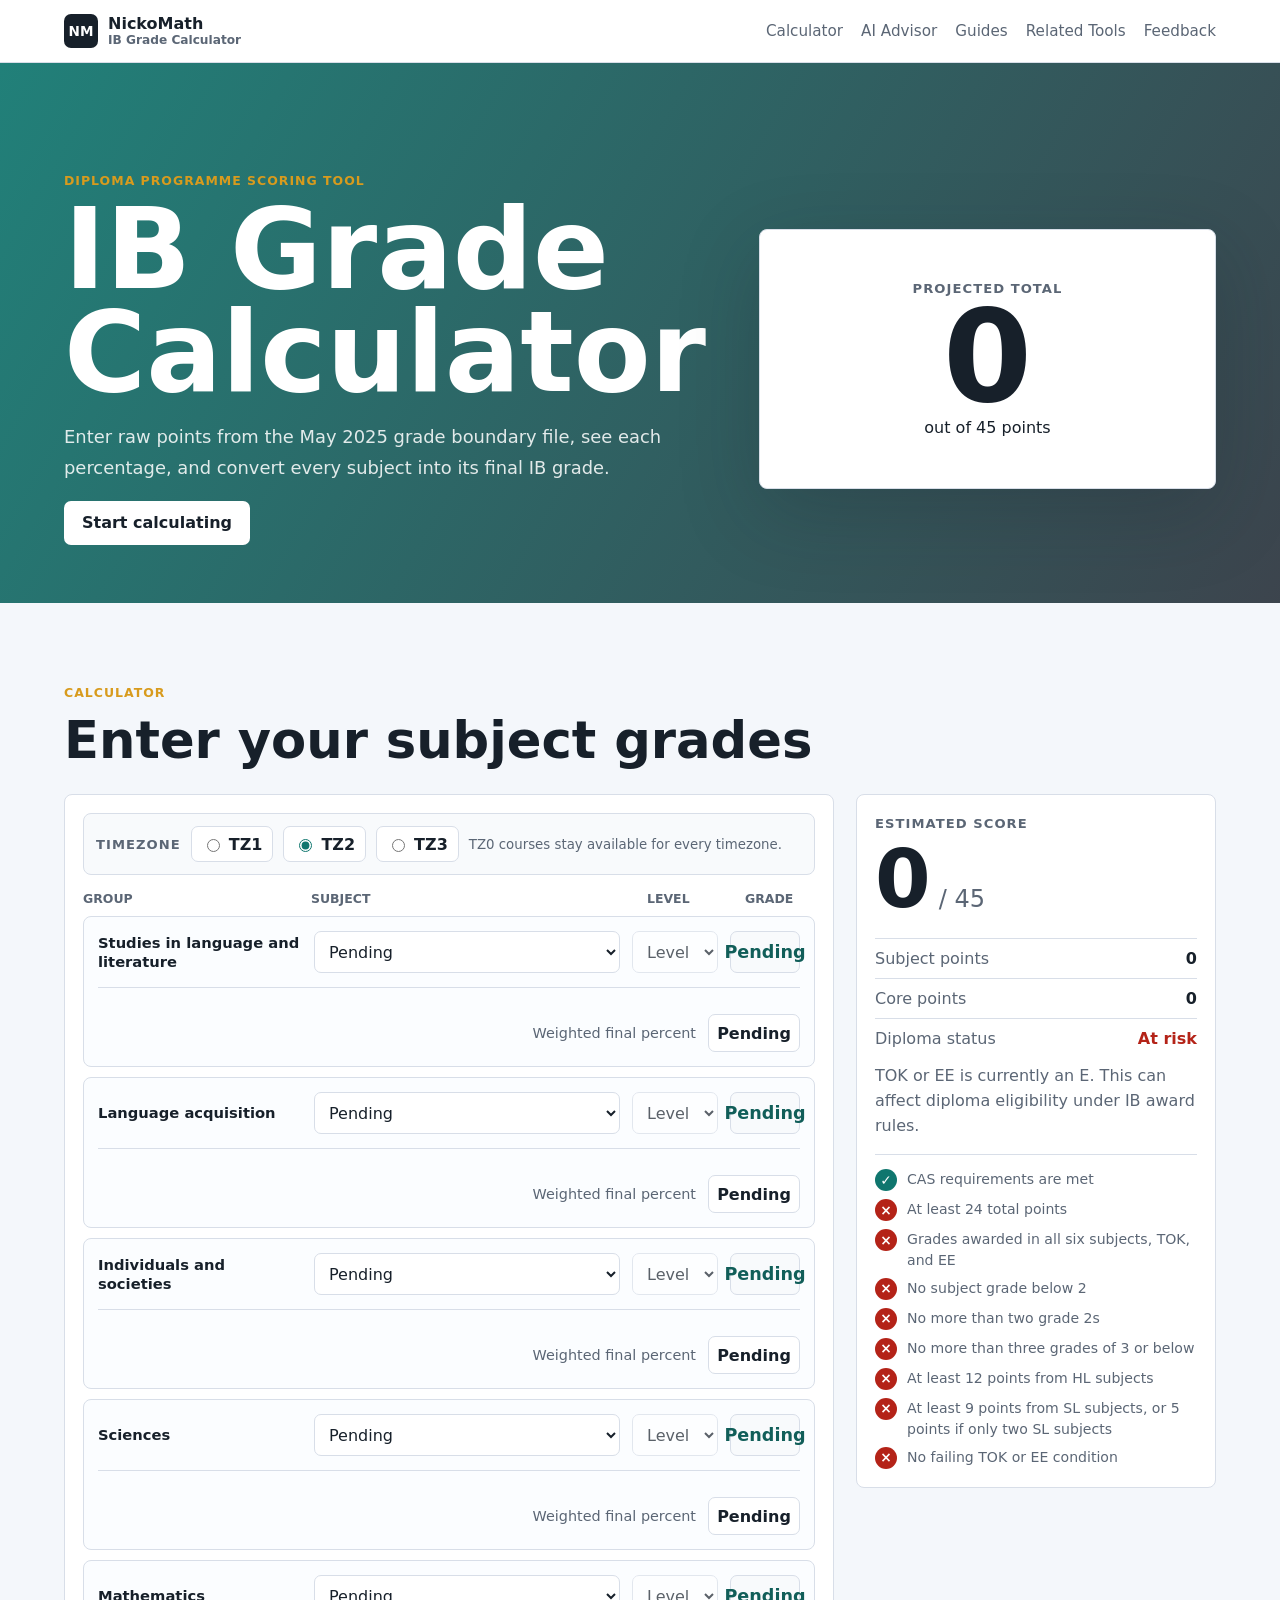
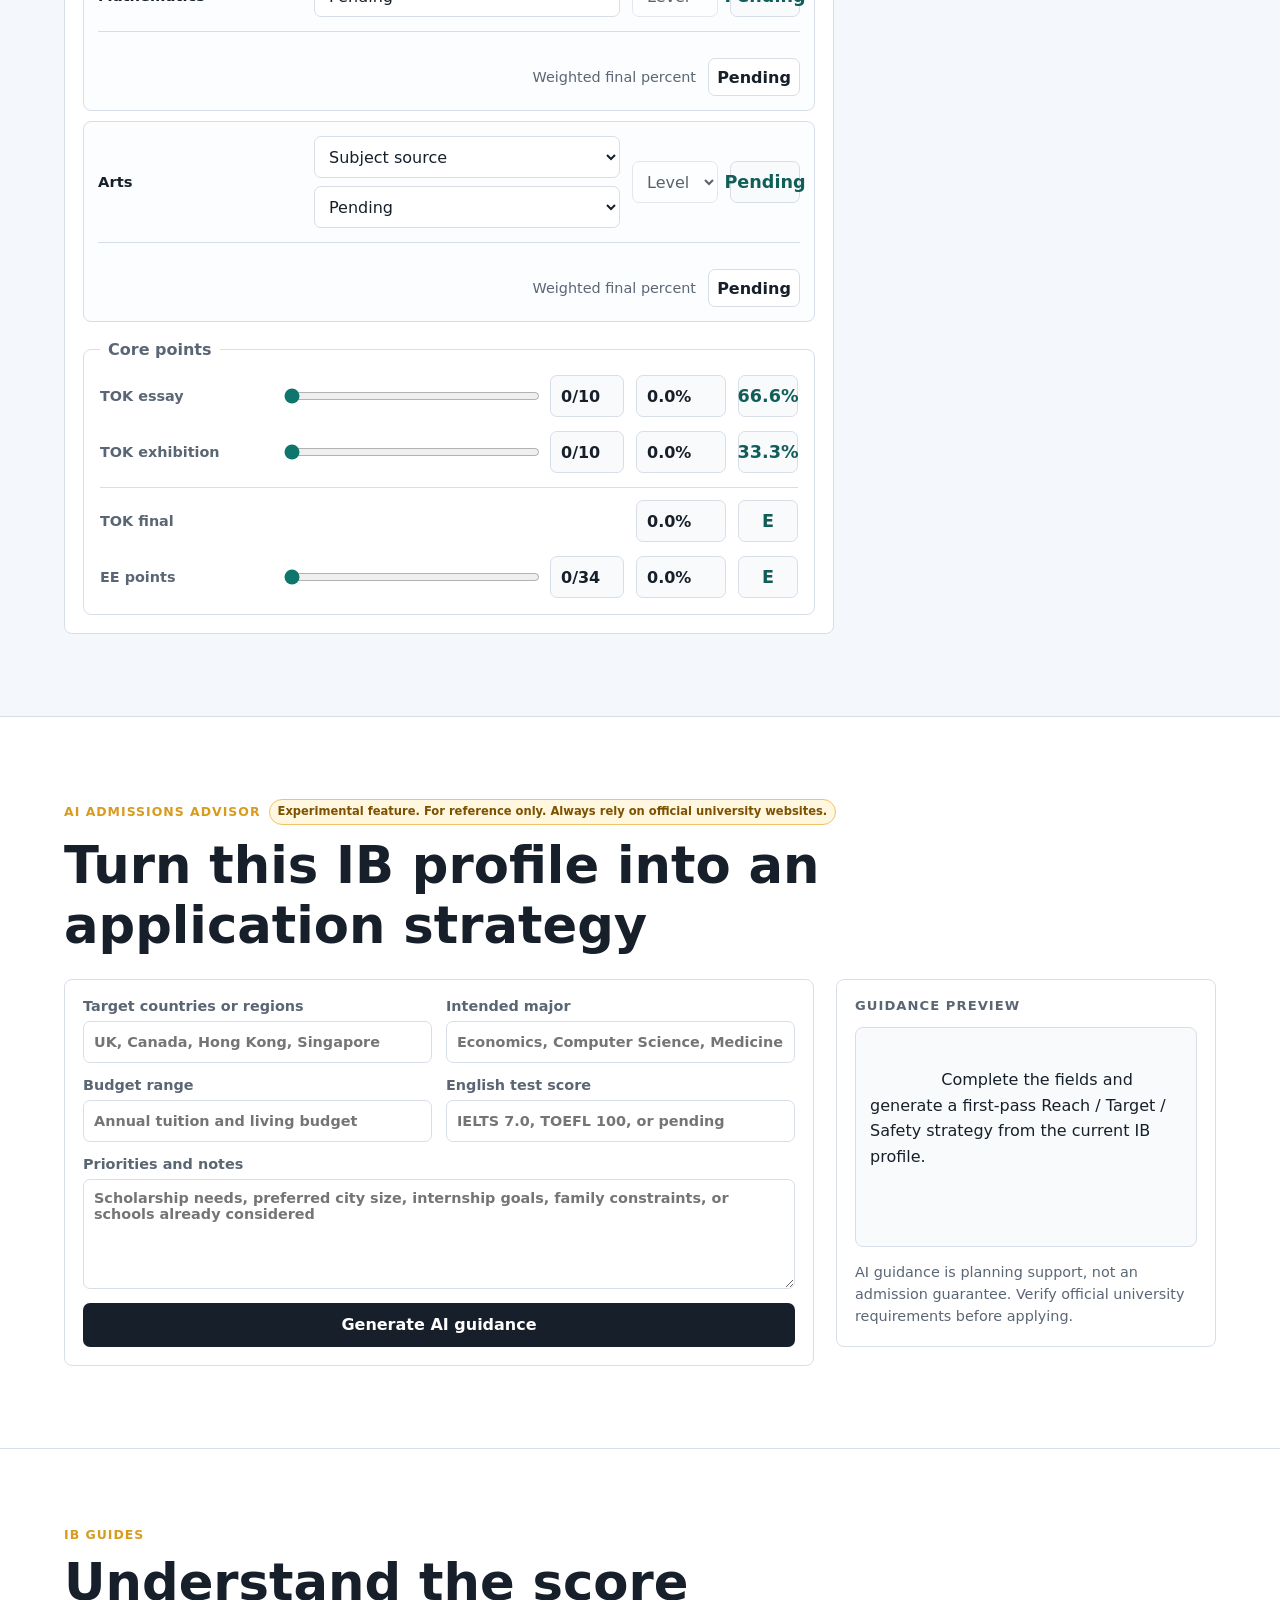
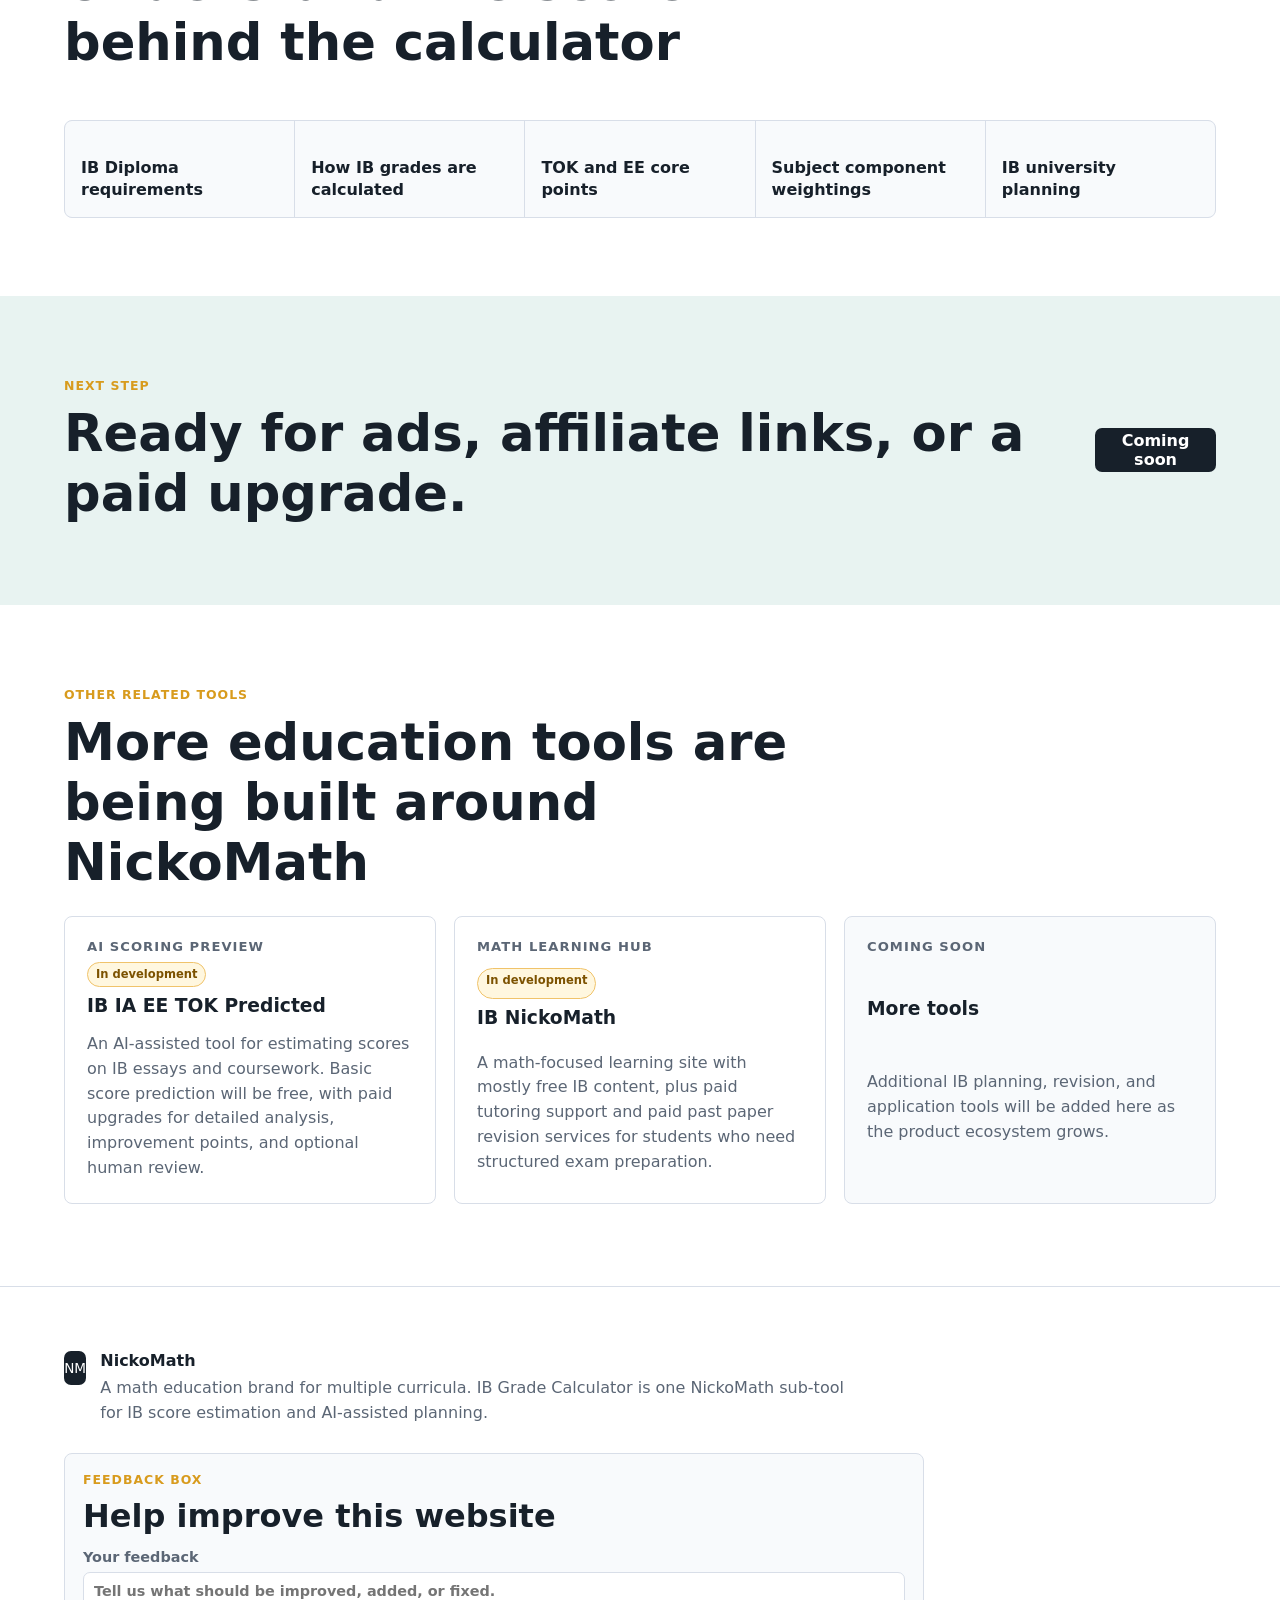
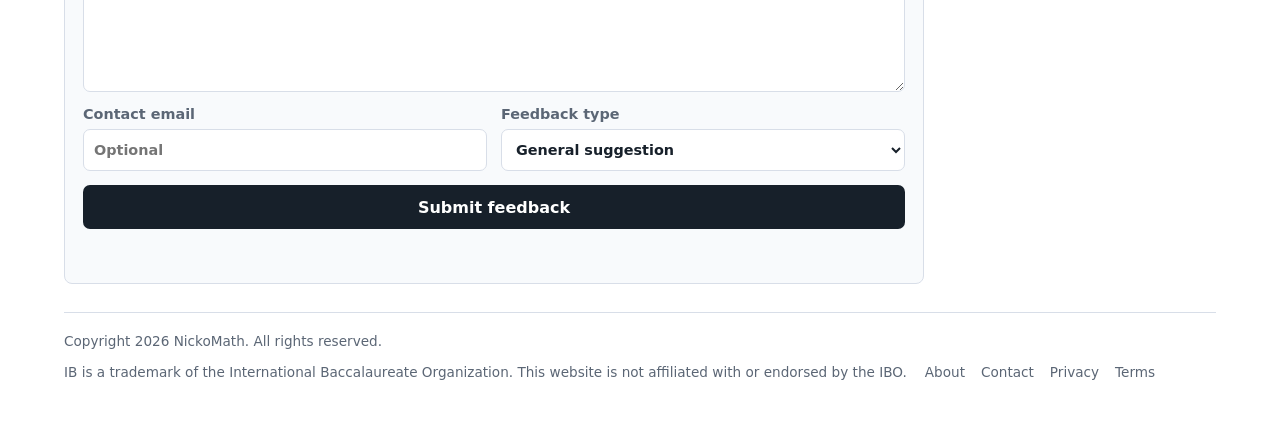
==== commit 66fd7260: "Move related tools below next step" ====
--- a/index.html
+++ b/index.html
@@ -227,6 +227,28 @@
         </div>
       </section>
 
+      <section class="resources-band" id="guides" aria-labelledby="resources-title">
+        <div class="section-heading">
+          <p class="eyebrow">IB guides</p>
+          <h2 id="resources-title">Understand the score behind the calculator</h2>
+        </div>
+        <div class="resource-links">
+          <a href="/guides/ib-diploma-requirements.html">IB Diploma requirements</a>
+          <a href="/guides/how-ib-grades-are-calculated.html">How IB grades are calculated</a>
+          <a href="/guides/tok-ee-core-points.html">TOK and EE core points</a>
+          <a href="/guides/subject-component-weightings.html">Subject component weightings</a>
+          <a href="/guides/ib-university-application-guide.html">IB university planning</a>
+        </div>
+      </section>
+
+      <section class="pricing-band" id="pricing">
+        <div>
+          <p class="eyebrow">Next step</p>
+          <h2>Ready for ads, affiliate links, or a paid upgrade.</h2>
+        </div>
+        <button class="secondary-action" type="button">Coming soon</button>
+      </section>
+
       <section class="feature-band" id="features">
         <div class="section-heading">
           <p class="eyebrow">Other related tools</p>
@@ -257,28 +279,6 @@
             </p>
           </a>
         </div>
-      </section>
-
-      <section class="resources-band" id="guides" aria-labelledby="resources-title">
-        <div class="section-heading">
-          <p class="eyebrow">IB guides</p>
-          <h2 id="resources-title">Understand the score behind the calculator</h2>
-        </div>
-        <div class="resource-links">
-          <a href="/guides/ib-diploma-requirements.html">IB Diploma requirements</a>
-          <a href="/guides/how-ib-grades-are-calculated.html">How IB grades are calculated</a>
-          <a href="/guides/tok-ee-core-points.html">TOK and EE core points</a>
-          <a href="/guides/subject-component-weightings.html">Subject component weightings</a>
-          <a href="/guides/ib-university-application-guide.html">IB university planning</a>
-        </div>
-      </section>
-
-      <section class="pricing-band" id="pricing">
-        <div>
-          <p class="eyebrow">Next step</p>
-          <h2>Ready for ads, affiliate links, or a paid upgrade.</h2>
-        </div>
-        <button class="secondary-action" type="button">Coming soon</button>
       </section>
     </main>
 
--- a/styles.css
+++ b/styles.css
@@ -80,6 +80,7 @@
 
 .nav {
   display: flex;
+  flex-wrap: wrap;
   gap: 18px;
   color: var(--muted);
   font-size: 0.95rem;
@@ -909,7 +910,8 @@
 @media (max-width: 700px) {
   .nav {
     width: 100%;
-    justify-content: space-between;
+    justify-content: flex-start;
+    gap: 10px 18px;
   }
 
   .subjects-header {
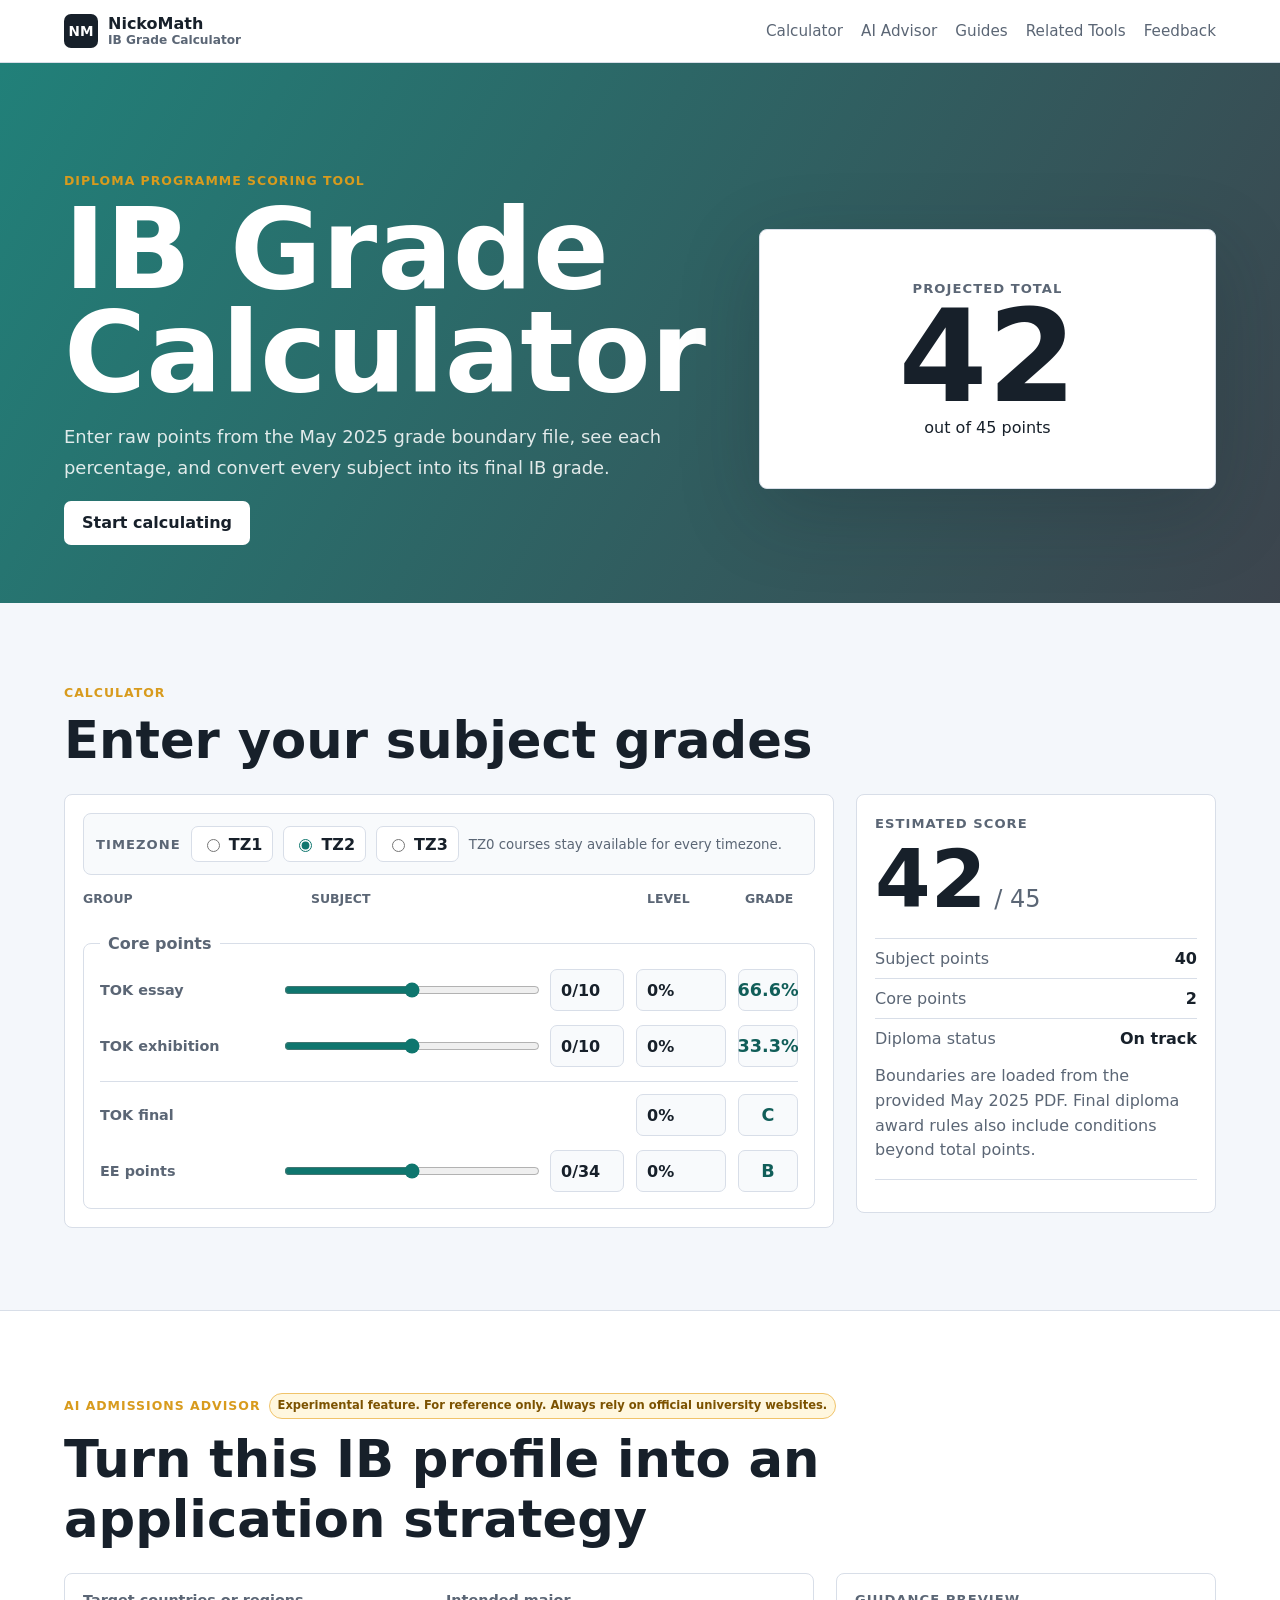
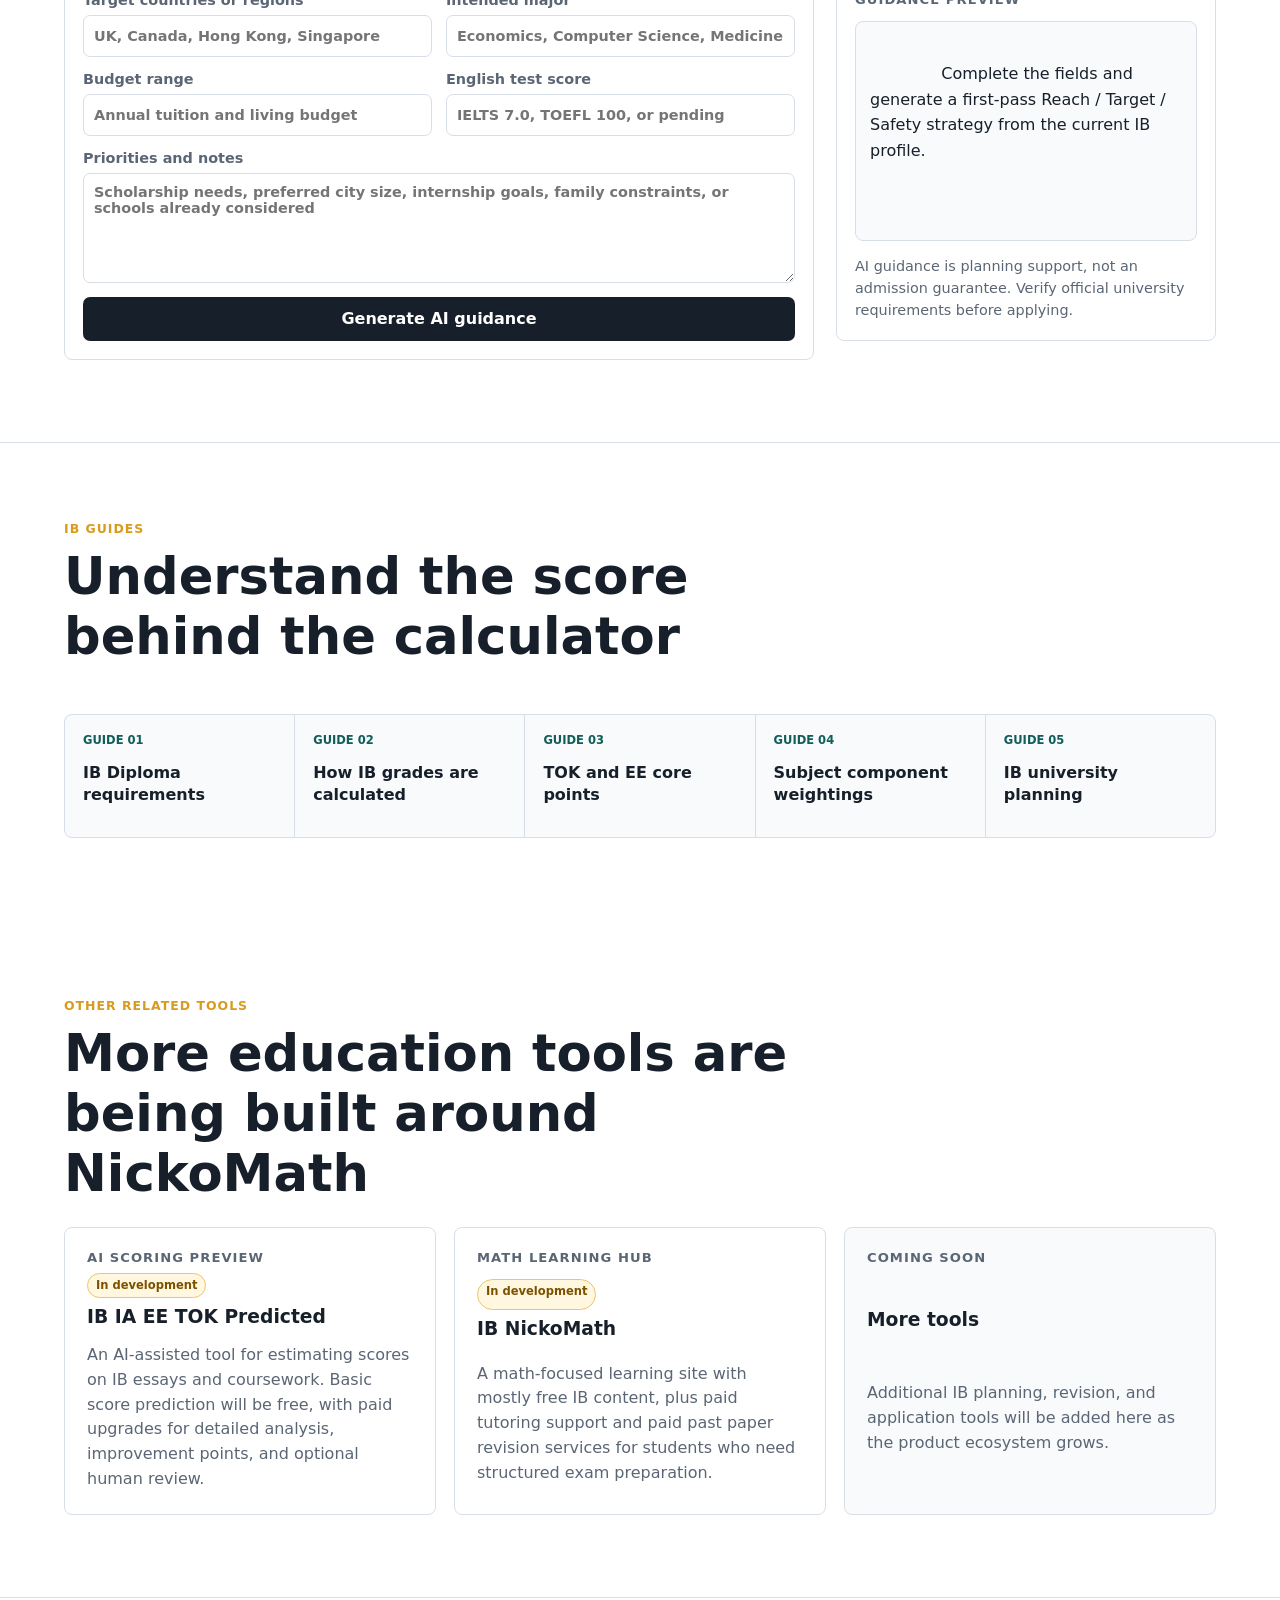
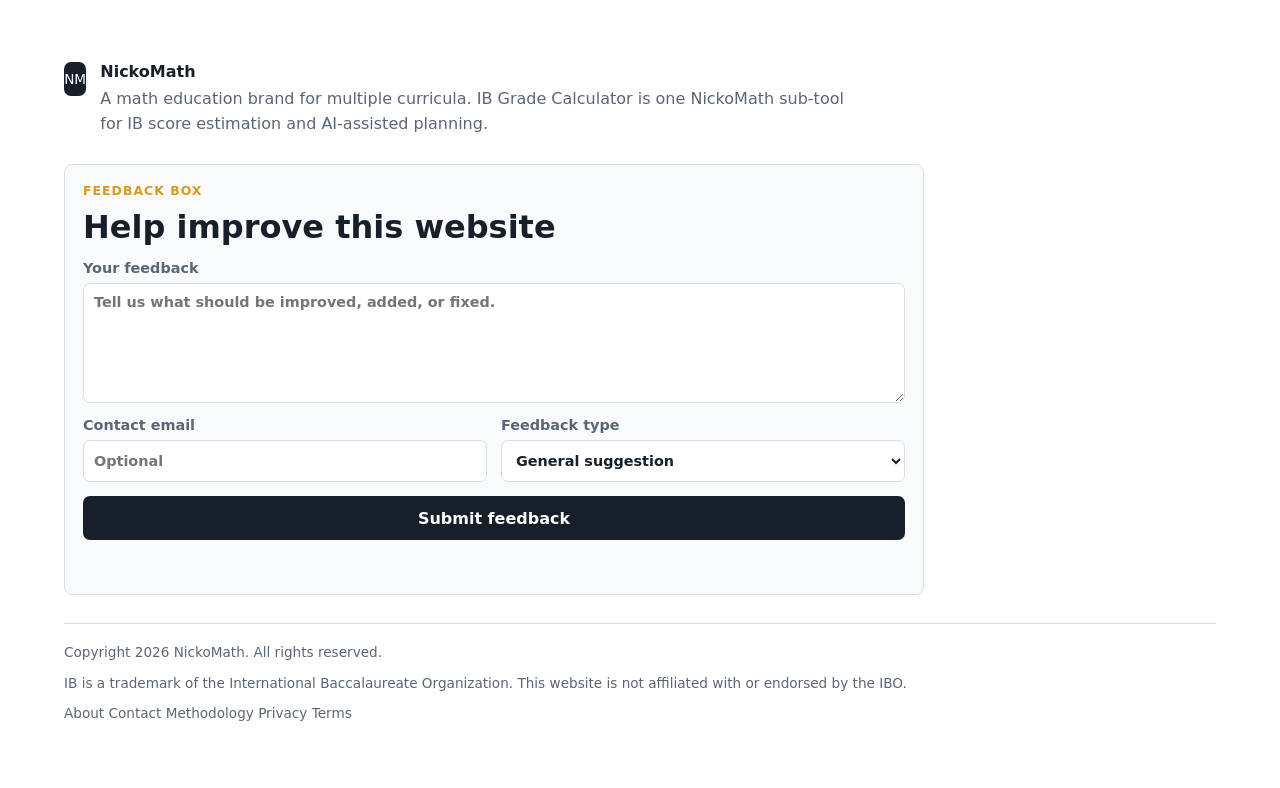
==== commit 97a25858: "Add methodology and optimize grade data loading" ====
--- a/index.html
+++ b/index.html
@@ -241,14 +241,6 @@
         </div>
       </section>
 
-      <section class="pricing-band" id="pricing">
-        <div>
-          <p class="eyebrow">Next step</p>
-          <h2>Ready for ads, affiliate links, or a paid upgrade.</h2>
-        </div>
-        <button class="secondary-action" type="button">Coming soon</button>
-      </section>
-
       <section class="feature-band" id="features">
         <div class="section-heading">
           <p class="eyebrow">Other related tools</p>
@@ -328,13 +320,14 @@
         <nav class="legal-links" aria-label="Legal and company information">
           <a href="/about.html">About</a>
           <a href="/contact.html">Contact</a>
+          <a href="/methodology.html">Methodology</a>
           <a href="/privacy.html">Privacy</a>
           <a href="/terms.html">Terms</a>
         </nav>
       </div>
     </footer>
 
-    <script src="grade-data.js"></script>
+    <script src="grade-data.min.js"></script>
     <script src="app.js"></script>
   </body>
 </html>
--- a/styles.css
+++ b/styles.css
@@ -798,14 +798,20 @@
 }
 
 .footer-legal {
-  display: flex;
-  flex-wrap: wrap;
-  gap: 10px 18px;
+  display: grid;
+  grid-template-columns: minmax(0, 1fr);
+  gap: 10px;
   border-top: 1px solid var(--line);
   padding-top: 18px;
   color: var(--muted);
   font-size: 0.85rem;
   line-height: 1.5;
+}
+
+.footer-legal > span,
+.footer-legal > .legal-links {
+  display: block;
+  width: 100%;
 }
 
 .resources-band {
@@ -827,15 +833,44 @@
 }
 
 .resource-links a {
-  display: flex;
-  min-height: 96px;
-  align-items: flex-end;
+  display: grid;
+  min-height: 122px;
+  align-content: start;
+  gap: 14px;
   background: #f8fafc;
   color: var(--ink);
   font-weight: 700;
   line-height: 1.35;
-  padding: 16px;
+  padding: 18px;
   text-decoration: none;
+}
+
+.resource-links a::before {
+  color: var(--accent-dark);
+  font-size: 0.72rem;
+  font-weight: 800;
+  letter-spacing: 0;
+  text-transform: uppercase;
+}
+
+.resource-links a:nth-child(1)::before {
+  content: "Guide 01";
+}
+
+.resource-links a:nth-child(2)::before {
+  content: "Guide 02";
+}
+
+.resource-links a:nth-child(3)::before {
+  content: "Guide 03";
+}
+
+.resource-links a:nth-child(4)::before {
+  content: "Guide 04";
+}
+
+.resource-links a:nth-child(5)::before {
+  content: "Guide 05";
 }
 
 .resource-links a:hover,
@@ -886,6 +921,13 @@
     min-height: auto;
   }
 
+  .resource-links a {
+    grid-template-columns: 78px minmax(0, 1fr);
+    min-height: 72px;
+    align-items: center;
+    gap: 12px;
+  }
+
   .subjects-header,
   .subject-controls {
     grid-template-columns: minmax(150px, 0.8fr) minmax(220px, 1.2fr) 76px 58px;
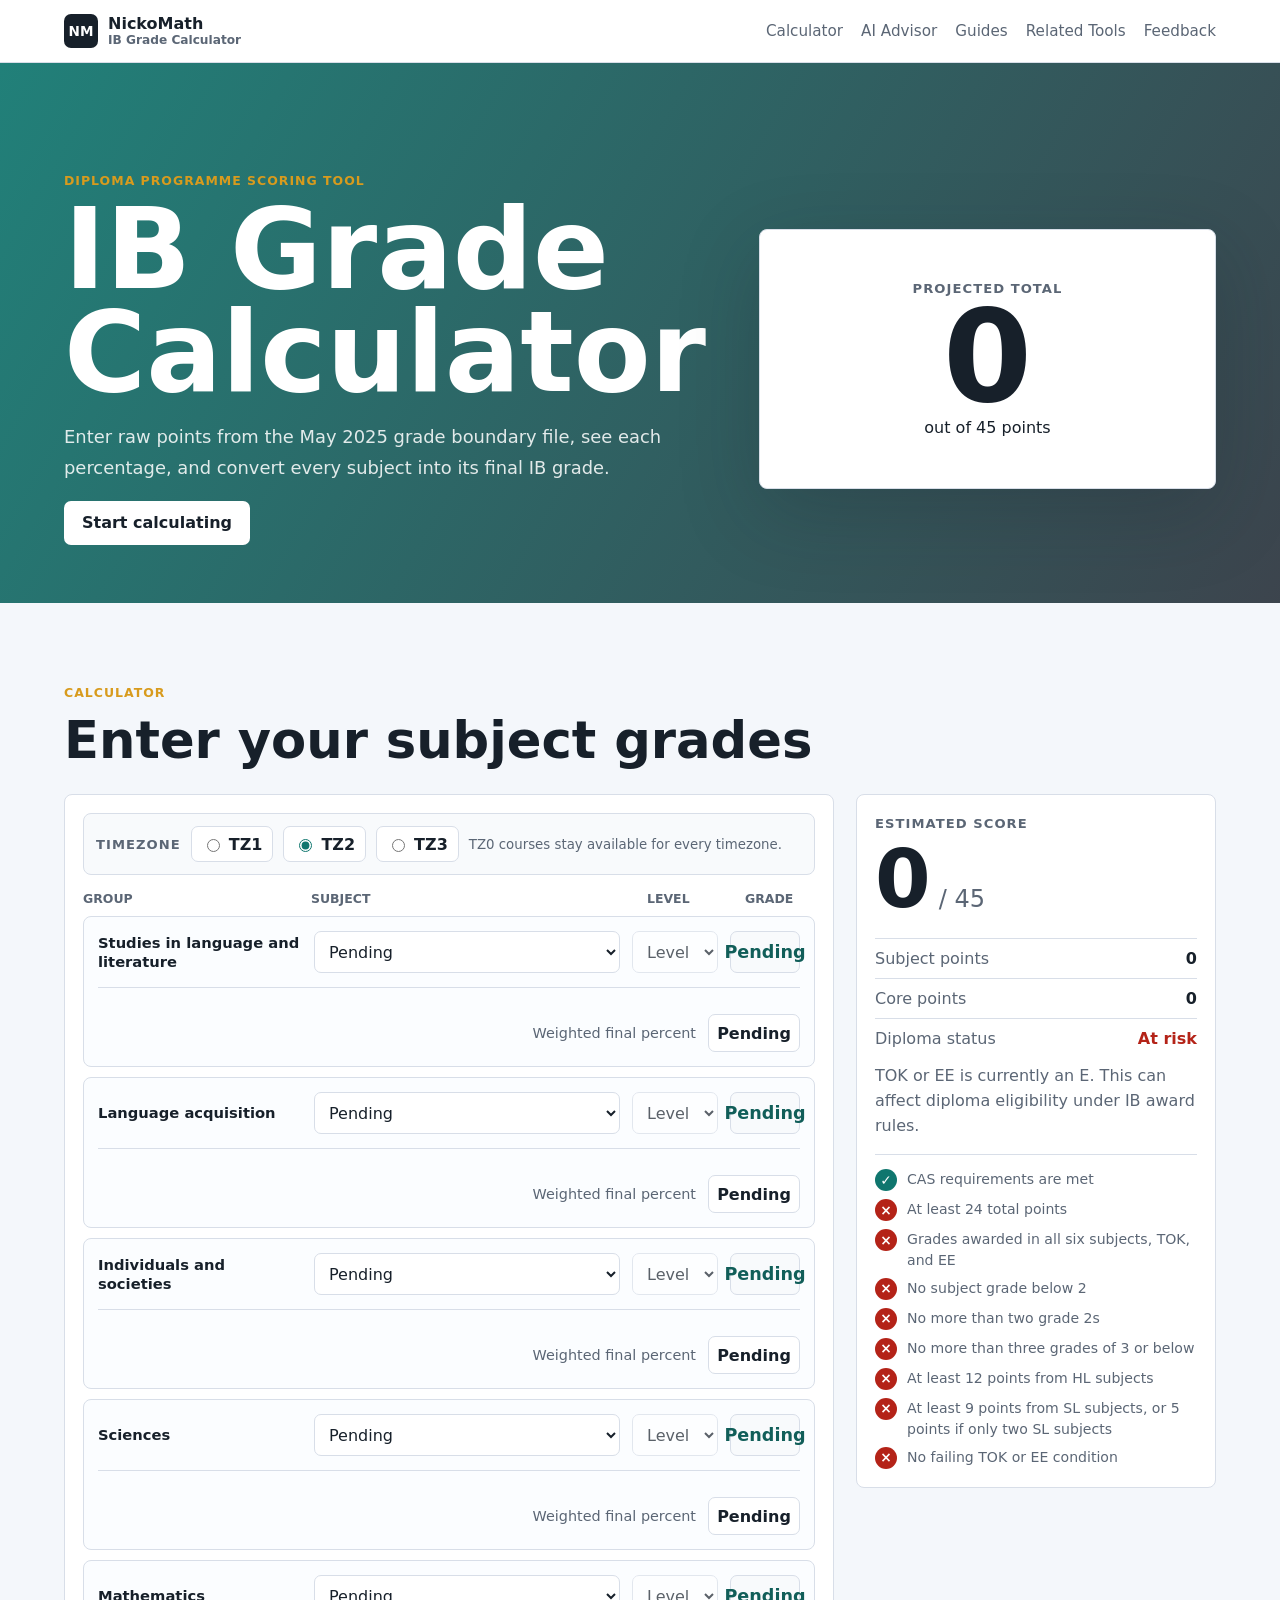
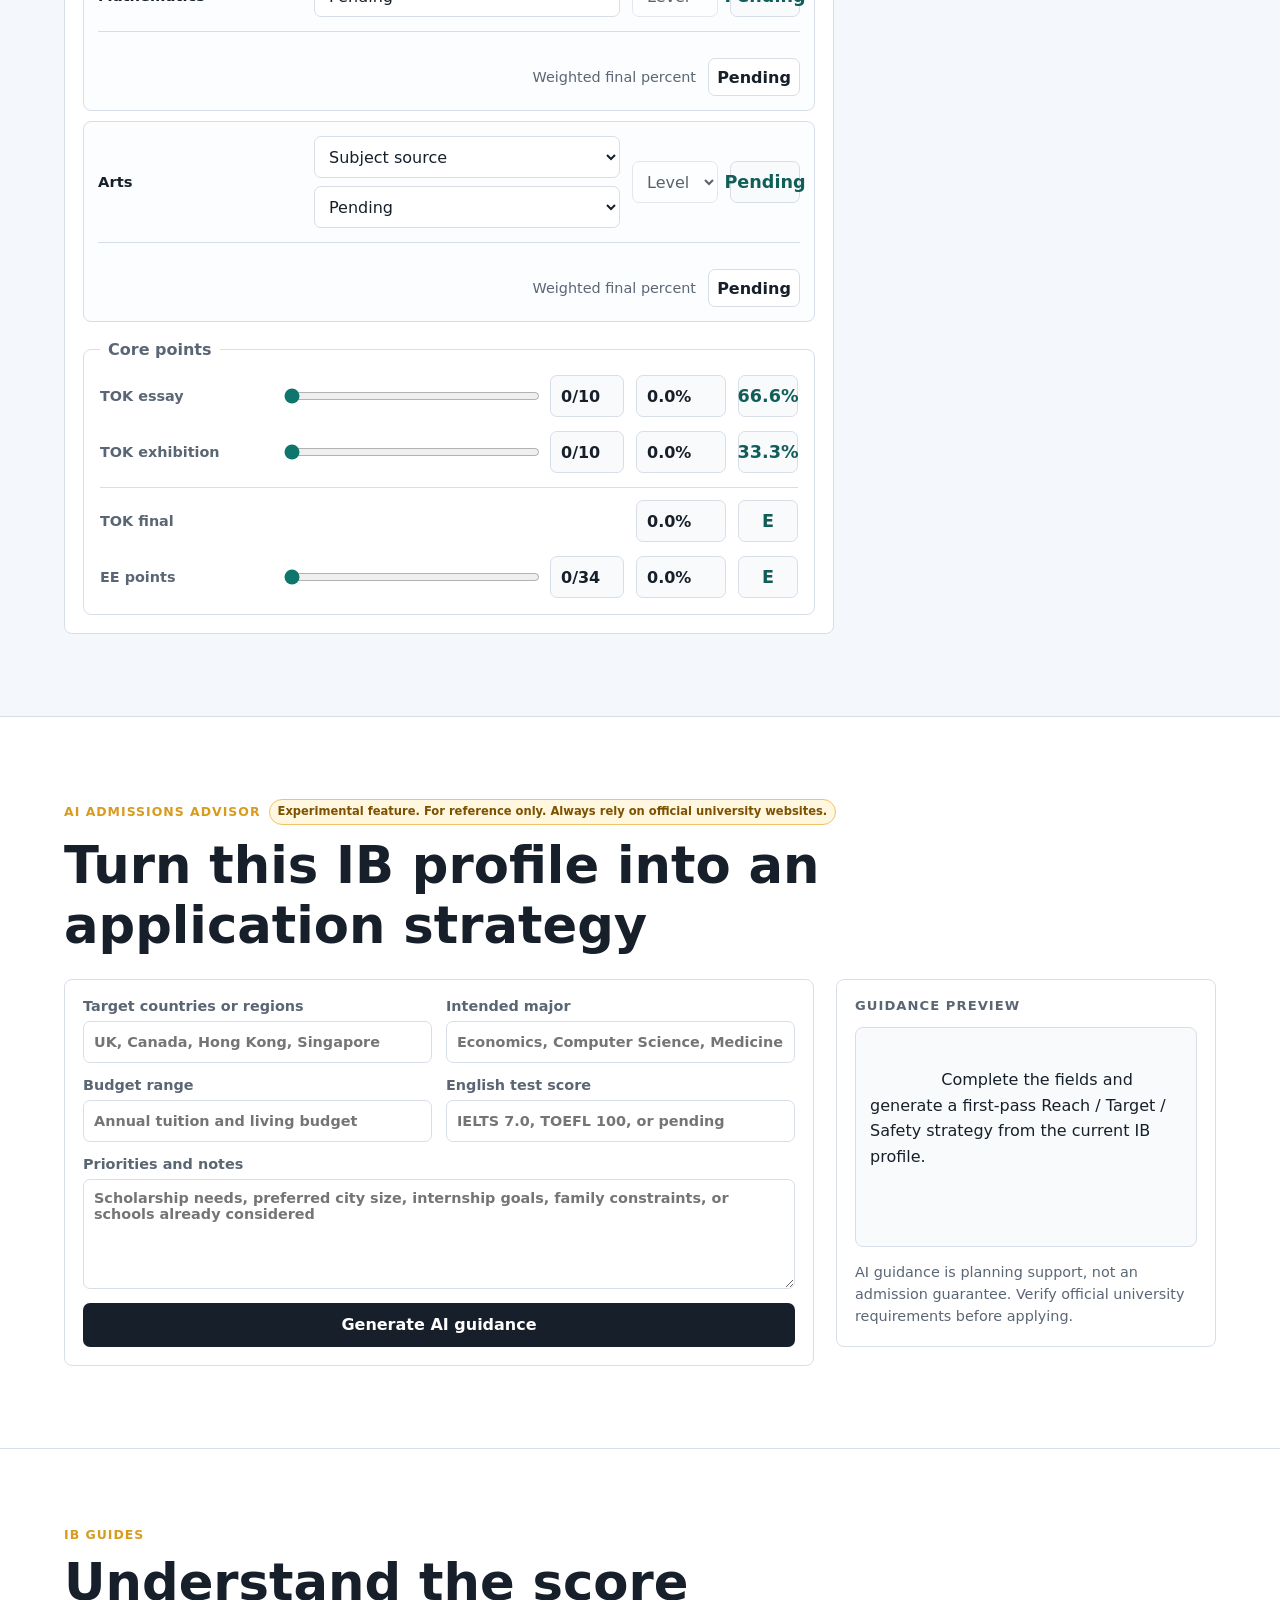
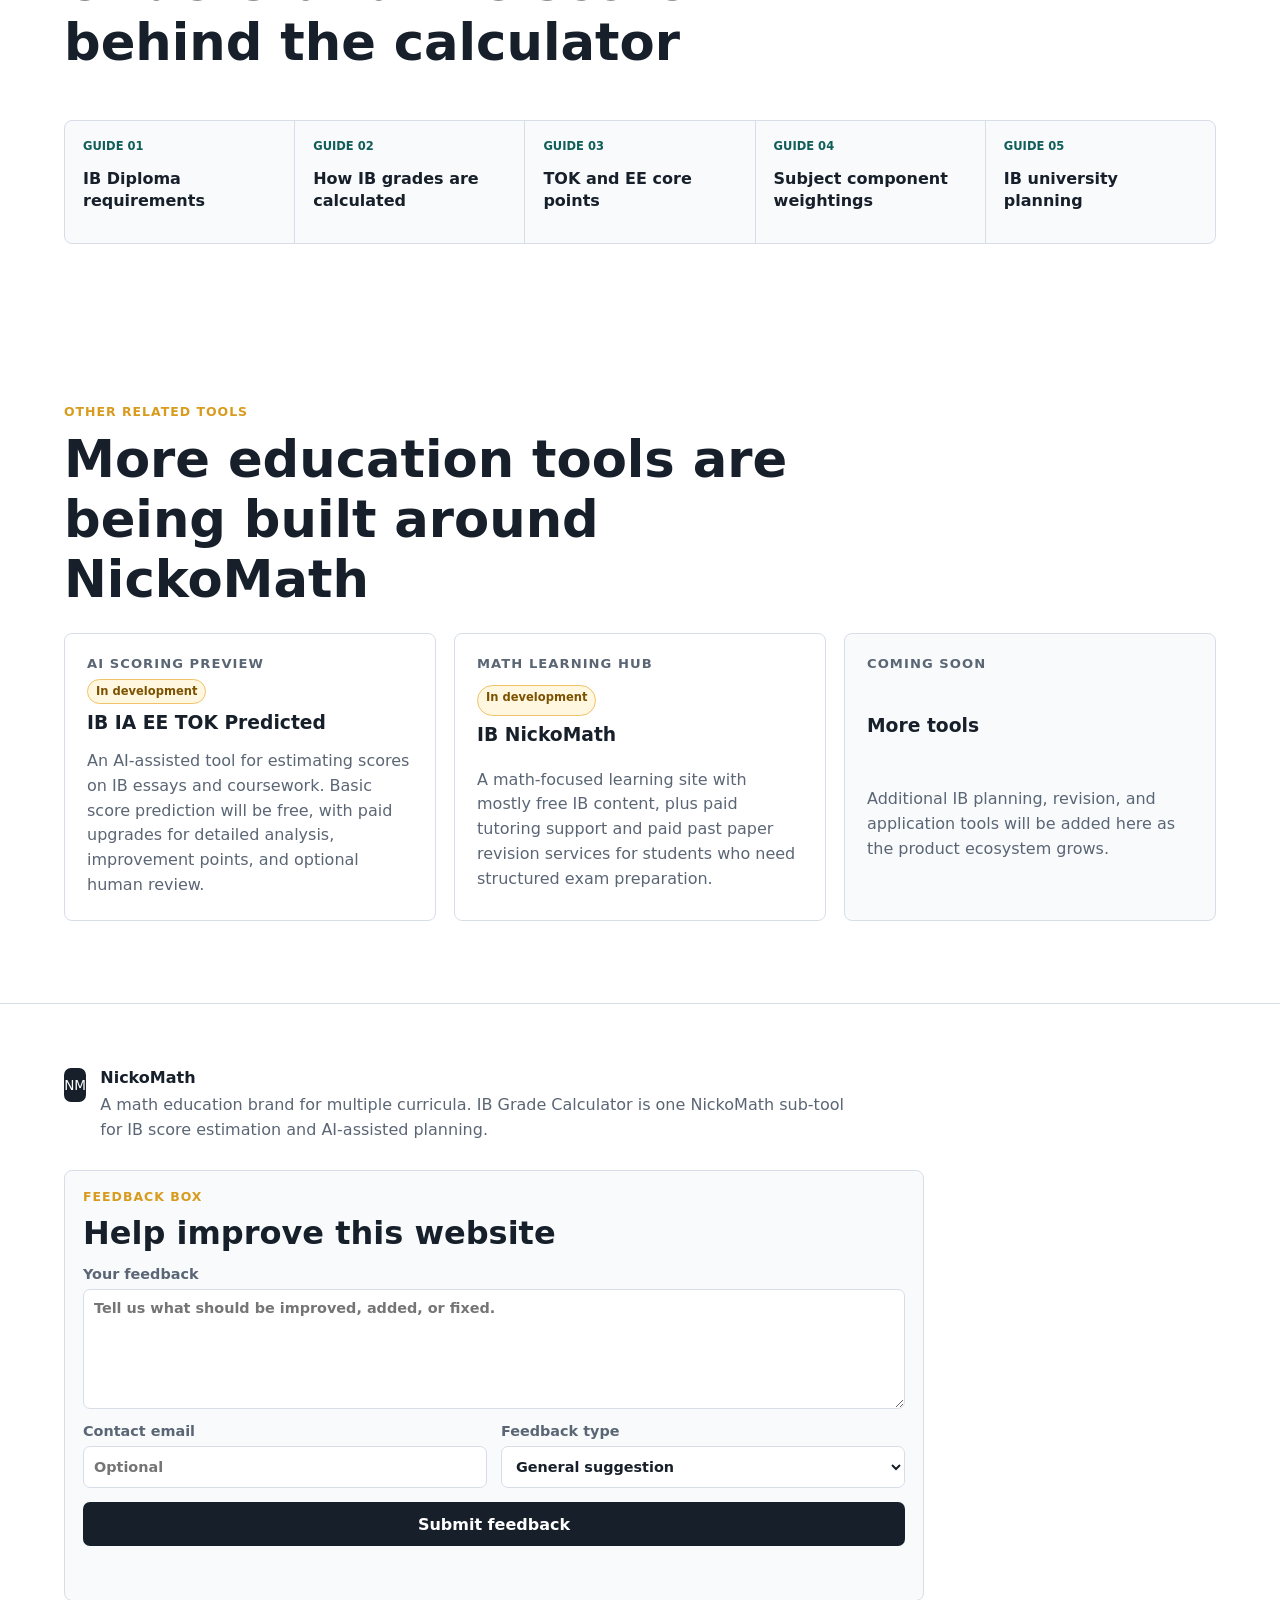
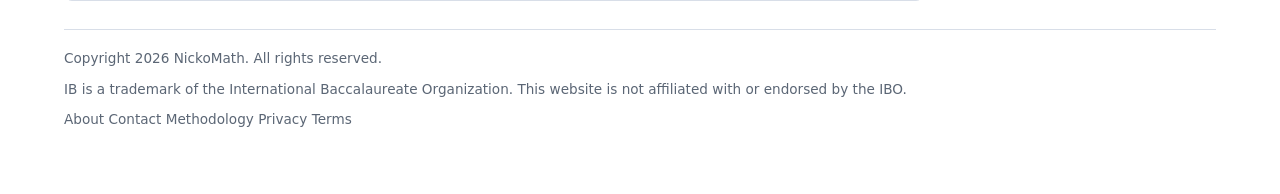
==== commit 0aad409b: "Add AdSense site verification code" ====
--- a/index.html
+++ b/index.html
@@ -3,6 +3,7 @@
   <head>
     <meta charset="UTF-8" />
     <meta name="viewport" content="width=device-width, initial-scale=1.0" />
+    <script async src="https://pagead2.googlesyndication.com/pagead/js/adsbygoogle.js?client=ca-pub-7634996647922043" crossorigin="anonymous"></script>
     <meta
       name="description"
       content="A completely free IB Grade Calculator with weighted subject scoring, TOK and EE points, diploma checks, and an experimental AI university planning assistant."
